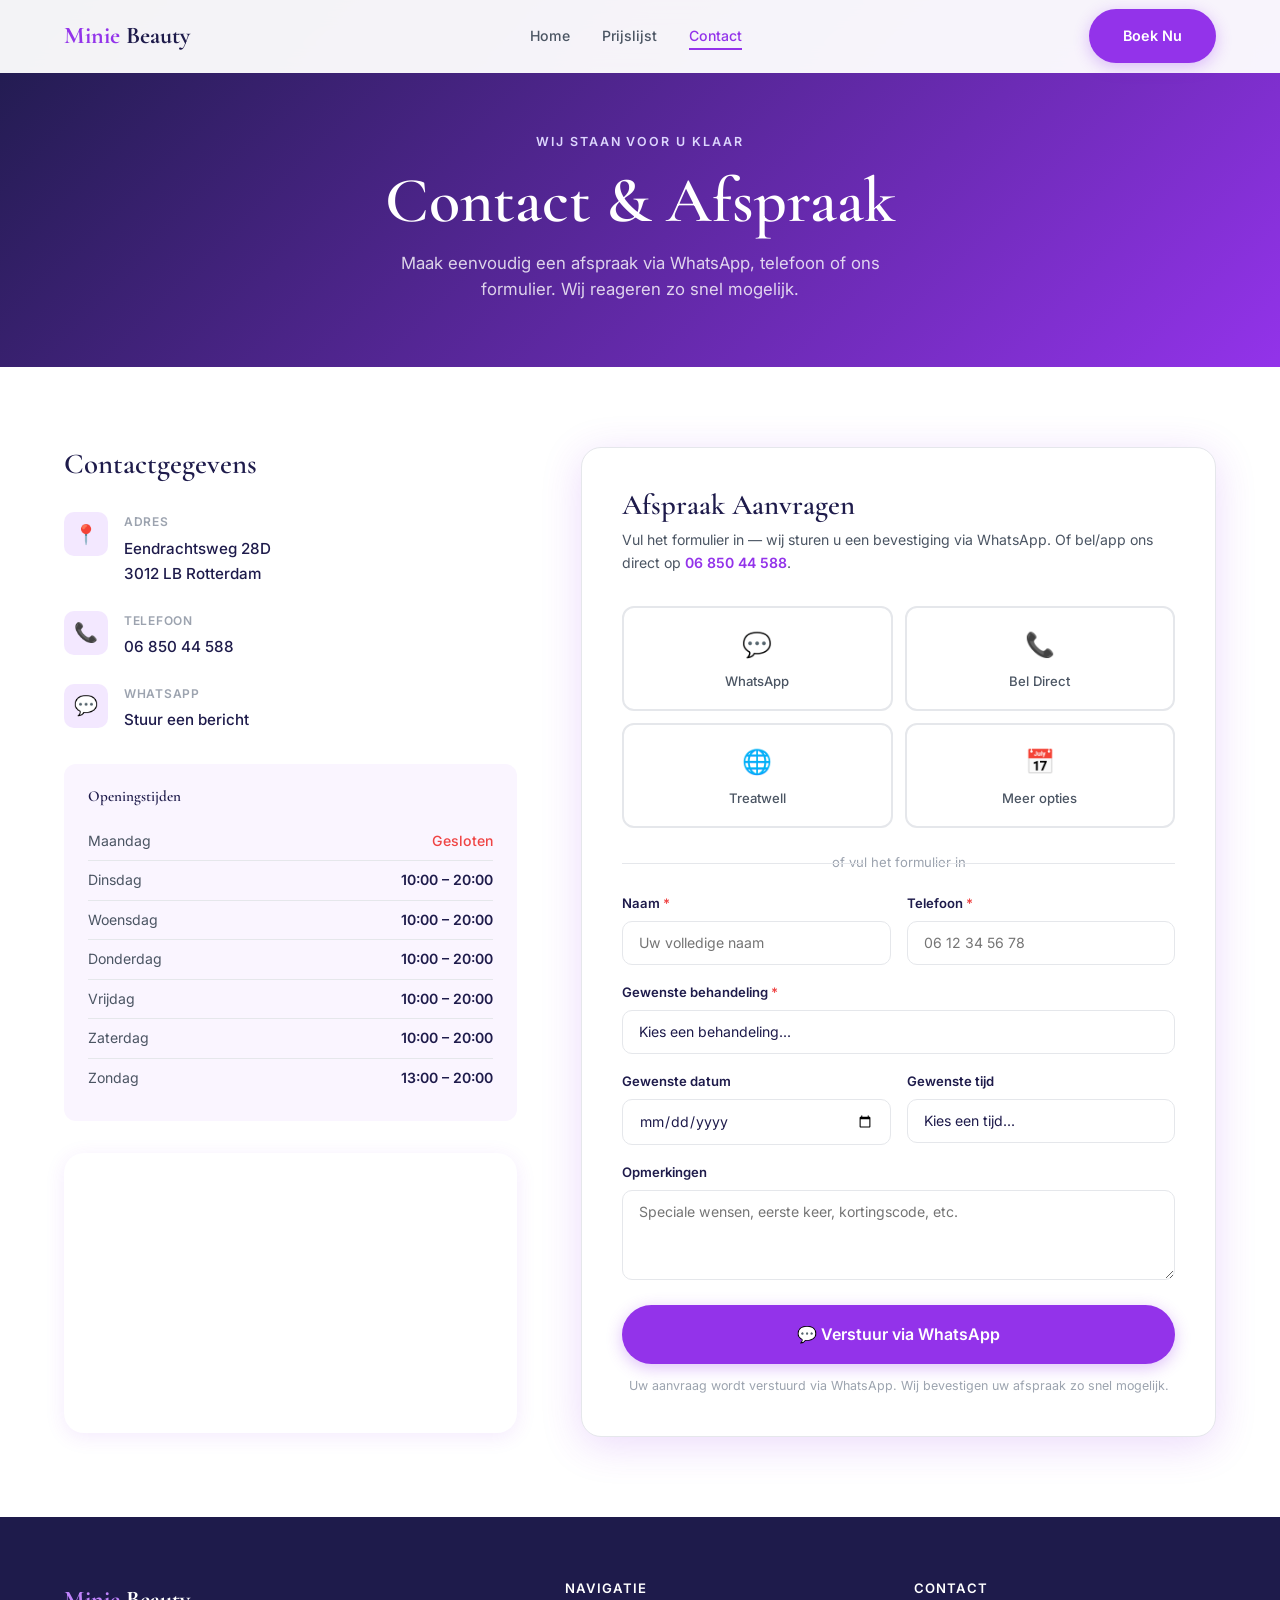
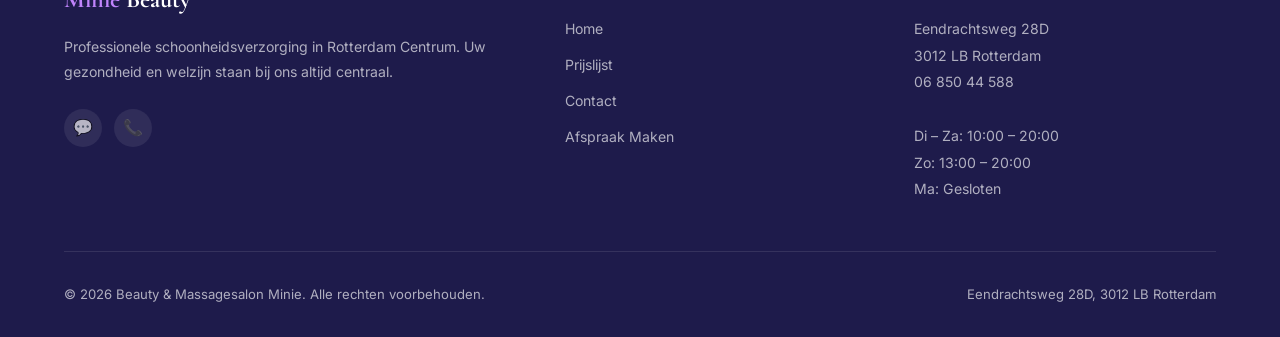
==== contact.html @ 09647e2a "Build modern Beauty & Massagesalon Minie website with booking and SEO Complete rebuild of the salon " ====
<!DOCTYPE html>
<html lang="nl">
<head>
  <meta charset="UTF-8">
  <meta name="viewport" content="width=device-width, initial-scale=1.0">

  <!-- SEO Primary -->
  <title>Contact & Afspraak Maken | Beauty & Massagesalon Minie Rotterdam</title>
  <meta name="description" content="Neem contact op met Beauty & Massagesalon Minie in Rotterdam. Maak direct een afspraak via WhatsApp, telefoon of ons online formulier. Eendrachtsweg 28D, 3012 LB Rotterdam.">
  <meta name="robots" content="index, follow">
  <link rel="canonical" href="https://www.beautyenmassagesalonminie.nl/contact.html">

  <!-- Open Graph -->
  <meta property="og:type" content="website">
  <meta property="og:url" content="https://www.beautyenmassagesalonminie.nl/contact.html">
  <meta property="og:title" content="Contact & Afspraak Maken | Beauty & Massagesalon Minie Rotterdam">
  <meta property="og:description" content="Neem contact op of maak een afspraak bij Beauty & Massagesalon Minie in Rotterdam Centrum. Eendrachtsweg 28D.">
  <meta property="og:locale" content="nl_NL">
  <meta property="og:site_name" content="Beauty & Massagesalon Minie">

  <!-- Schema.org -->
  <script type="application/ld+json">
  {
    "@context": "https://schema.org",
    "@type": "BeautySalon",
    "name": "Beauty & Massagesalon Minie",
    "url": "https://www.beautyenmassagesalonminie.nl",
    "telephone": "+31685044588",
    "address": {
      "@type": "PostalAddress",
      "streetAddress": "Eendrachtsweg 28D",
      "addressLocality": "Rotterdam",
      "postalCode": "3012 LB",
      "addressCountry": "NL"
    },
    "geo": {
      "@type": "GeoCoordinates",
      "latitude": 51.9136,
      "longitude": 4.4723
    },
    "openingHoursSpecification": [
      { "@type": "OpeningHoursSpecification", "dayOfWeek": ["Tuesday","Wednesday","Thursday","Friday","Saturday"], "opens": "10:00", "closes": "20:00" },
      { "@type": "OpeningHoursSpecification", "dayOfWeek": "Sunday", "opens": "13:00", "closes": "20:00" }
    ]
  }
  </script>

  <!-- Fonts -->
  <link rel="preconnect" href="https://fonts.googleapis.com">
  <link rel="preconnect" href="https://fonts.gstatic.com" crossorigin>
  <link href="https://fonts.googleapis.com/css2?family=Cormorant+Garamond:ital,wght@0,400;0,600;0,700;1,400;1,600&family=Inter:wght@400;500;600&display=swap" rel="stylesheet">

  <link rel="stylesheet" href="css/style.css">
</head>
<body>

<!-- ===== NAVIGATION ===== -->
<nav class="nav" role="navigation" aria-label="Hoofdnavigatie">
  <div class="nav-inner">
    <a href="index.html" class="nav-logo" aria-label="Naar startpagina">Minie<span> Beauty</span></a>
    <div class="nav-links">
      <a href="index.html">Home</a>
      <a href="prijslijst.html">Prijslijst</a>
      <a href="contact.html" class="active">Contact</a>
    </div>
    <a href="#" data-open-modal class="btn btn-primary nav-cta">Boek Nu</a>
    <button class="nav-hamburger" aria-label="Menu openen" aria-expanded="false">
      <span></span><span></span><span></span>
    </button>
  </div>
  <div class="nav-mobile" aria-hidden="true">
    <a href="index.html">Home</a>
    <a href="prijslijst.html">Prijslijst</a>
    <a href="contact.html">Contact</a>
    <a href="#" data-open-modal class="btn btn-primary">Boek Nu</a>
  </div>
</nav>

<!-- ===== PAGE HERO ===== -->
<section class="page-hero" aria-label="Contact header">
  <div class="container">
    <span class="section-label">Wij staan voor u klaar</span>
    <h1>Contact &amp; Afspraak</h1>
    <p>Maak eenvoudig een afspraak via WhatsApp, telefoon of ons formulier. Wij reageren zo snel mogelijk.</p>
  </div>
</section>

<!-- ===== CONTACT SECTION ===== -->
<main class="contact-section" id="contact">
  <div class="container">
    <div class="contact-grid">

      <!-- Left: Info + Hours + Map -->
      <div>
        <h3 class="contact-info-title">Contactgegevens</h3>

        <div class="contact-detail">
          <div class="contact-detail-icon" aria-hidden="true">📍</div>
          <div class="contact-detail-text">
            <strong>Adres</strong>
            <a href="https://maps.google.com/?q=Eendrachtsweg+28D,+3012+LB+Rotterdam" target="_blank" rel="noopener noreferrer">
              Eendrachtsweg 28D<br>3012 LB Rotterdam
            </a>
          </div>
        </div>

        <div class="contact-detail">
          <div class="contact-detail-icon" aria-hidden="true">📞</div>
          <div class="contact-detail-text">
            <strong>Telefoon</strong>
            <a href="tel:+31685044588">06 850 44 588</a>
          </div>
        </div>

        <div class="contact-detail">
          <div class="contact-detail-icon" aria-hidden="true">💬</div>
          <div class="contact-detail-text">
            <strong>WhatsApp</strong>
            <a href="https://wa.me/31685044588" target="_blank" rel="noopener noreferrer">Stuur een bericht</a>
          </div>
        </div>

        <div class="hours-table" aria-label="Openingstijden">
          <h4>Openingstijden</h4>
          <div class="hours-row">
            <span class="day">Maandag</span>
            <span class="closed">Gesloten</span>
          </div>
          <div class="hours-row">
            <span class="day">Dinsdag</span>
            <span class="time">10:00 – 20:00</span>
          </div>
          <div class="hours-row">
            <span class="day">Woensdag</span>
            <span class="time">10:00 – 20:00</span>
          </div>
          <div class="hours-row">
            <span class="day">Donderdag</span>
            <span class="time">10:00 – 20:00</span>
          </div>
          <div class="hours-row">
            <span class="day">Vrijdag</span>
            <span class="time">10:00 – 20:00</span>
          </div>
          <div class="hours-row">
            <span class="day">Zaterdag</span>
            <span class="time">10:00 – 20:00</span>
          </div>
          <div class="hours-row">
            <span class="day">Zondag</span>
            <span class="time">13:00 – 20:00</span>
          </div>
        </div>

        <div class="map-container" aria-label="Kaart met locatie van de salon">
          <iframe
            src="https://maps.google.com/maps?q=Eendrachtsweg+28D,+3012+LB+Rotterdam&output=embed"
            width="100%"
            height="280"
            loading="lazy"
            referrerpolicy="no-referrer-when-downgrade"
            title="Locatie Beauty &amp; Massagesalon Minie op Google Maps">
          </iframe>
        </div>
      </div>

      <!-- Right: Booking Form -->
      <div id="booking-form-section">
        <div class="booking-form-card" id="booking-form-card">
          <h3>Afspraak Aanvragen</h3>
          <p>Vul het formulier in — wij sturen u een bevestiging via WhatsApp. Of bel/app ons direct op <a href="tel:+31685044588" style="color:var(--color-primary);font-weight:600;">06 850 44 588</a>.</p>

          <!-- Quick booking options -->
          <div class="booking-options" aria-label="Snelle boekopties">
            <a href="https://wa.me/31685044588" target="_blank" rel="noopener noreferrer" class="booking-option whatsapp" aria-label="Boek via WhatsApp">
              <span class="option-icon" aria-hidden="true">💬</span>
              WhatsApp
            </a>
            <a href="tel:+31685044588" class="booking-option" aria-label="Bel ons direct">
              <span class="option-icon" aria-hidden="true">📞</span>
              Bel Direct
            </a>
            <!-- Replace href with your actual Treatwell URL -->
            <a href="#treatwell" target="_blank" rel="noopener noreferrer" class="booking-option" aria-label="Boek via Treatwell">
              <span class="option-icon" aria-hidden="true">🌐</span>
              Treatwell
            </a>
            <a href="#" data-open-modal class="booking-option" aria-label="Meer boekopties">
              <span class="option-icon" aria-hidden="true">📅</span>
              Meer opties
            </a>
          </div>

          <div class="form-divider">of vul het formulier in</div>

          <!-- Booking Request Form -->
          <form id="booking-form" novalidate aria-label="Afspraak aanvraagformulier">
            <div class="form-row">
              <div class="form-group">
                <label for="naam">Naam <span aria-hidden="true" style="color:#ef4444">*</span></label>
                <input type="text" id="naam" name="naam" placeholder="Uw volledige naam" required autocomplete="name">
              </div>
              <div class="form-group">
                <label for="telefoon">Telefoon <span aria-hidden="true" style="color:#ef4444">*</span></label>
                <input type="tel" id="telefoon" name="telefoon" placeholder="06 12 34 56 78" required autocomplete="tel">
              </div>
            </div>

            <div class="form-group">
              <label for="behandeling">Gewenste behandeling <span aria-hidden="true" style="color:#ef4444">*</span></label>
              <select id="behandeling" name="behandeling" required>
                <option value="" disabled selected>Kies een behandeling...</option>
                <optgroup label="Massage">
                  <option>Lichaamsmassage 30 min (€27)</option>
                  <option>Lichaamsmassage 60 min (€45)</option>
                  <option>Cupping (€30)</option>
                  <option>Voetreflexmassage 30 min (€30)</option>
                  <option>Voetmassage 30 min (€27)</option>
                </optgroup>
                <optgroup label="Hot Stone Massage">
                  <option>Hot Stone – Lichaamsmassage 30 min (€30)</option>
                  <option>Hot Stone – Lichaamsmassage 60 min (€50)</option>
                </optgroup>
                <optgroup label="Gezichtsbehandeling">
                  <option>Gezichtsmassage met masker (€31)</option>
                  <option>Wenkbrauwen epileren + massage + masker (€41)</option>
                  <option>Uitgebreide gezichtsbehandeling + hydrodermie (€51)</option>
                  <option>Micro dermabrasie behandeling (€71)</option>
                </optgroup>
                <optgroup label="Ontharen">
                  <option>Kin ontharen (€5)</option>
                  <option>Wenkbrauwen epileren (€10)</option>
                </optgroup>
                <optgroup label="Hand &amp; Voet">
                  <option>Manicure (€18)</option>
                  <option>Gellak incl. manicure (€27)</option>
                  <option>Manicure + O.P.I (€27)</option>
                  <option>Spa Pedicure (€27)</option>
                  <option>Spa Pedicure + Gellak (€37)</option>
                  <option>Spa Pedicure + O.P.I Gellak (€40)</option>
                  <option>Spa Pedicure + French Gellak (€45)</option>
                </optgroup>
                <optgroup label="Laserontharen">
                  <option>Laserontharen – Bovenlip / kin (€17,50)</option>
                  <option>Laserontharen – Wangen (€17,50)</option>
                  <option>Laserontharen – Nek (€30)</option>
                  <option>Laserontharen – Gezicht (€45,50)</option>
                  <option>Laserontharen – Armen (€49–€84)</option>
                  <option>Laserontharen – Benen (€70–€105)</option>
                  <option>Laserontharen – Rug (€56–€94,50)</option>
                  <option>Laserontharen – Overig lichaam</option>
                </optgroup>
              </select>
            </div>

            <div class="form-row">
              <div class="form-group">
                <label for="datum">Gewenste datum</label>
                <input type="date" id="datum" name="datum" min="">
              </div>
              <div class="form-group">
                <label for="tijd">Gewenste tijd</label>
                <select id="tijd" name="tijd">
                  <option value="" disabled selected>Kies een tijd...</option>
                  <option>10:00</option>
                  <option>10:30</option>
                  <option>11:00</option>
                  <option>11:30</option>
                  <option>12:00</option>
                  <option>12:30</option>
                  <option>13:00</option>
                  <option>13:30</option>
                  <option>14:00</option>
                  <option>14:30</option>
                  <option>15:00</option>
                  <option>15:30</option>
                  <option>16:00</option>
                  <option>16:30</option>
                  <option>17:00</option>
                  <option>17:30</option>
                  <option>18:00</option>
                  <option>18:30</option>
                  <option>19:00</option>
                  <option>19:30</option>
                </select>
              </div>
            </div>

            <div class="form-group">
              <label for="opmerkingen">Opmerkingen</label>
              <textarea id="opmerkingen" name="opmerkingen" placeholder="Speciale wensen, eerste keer, kortingscode, etc."></textarea>
            </div>

            <button type="submit" class="btn btn-primary btn-full btn-lg">
              💬 Verstuur via WhatsApp
            </button>
            <p style="font-size:0.78rem;color:var(--color-text-light);text-align:center;margin-top:0.75rem;">
              Uw aanvraag wordt verstuurd via WhatsApp. Wij bevestigen uw afspraak zo snel mogelijk.
            </p>
          </form>

          <!-- Success message (shown after submit) -->
          <div id="form-success" class="form-success" aria-live="polite">
            <div class="success-icon" aria-hidden="true">✅</div>
            <h4>Aanvraag verstuurd!</h4>
            <p>Uw afspraakverzoek is via WhatsApp verstuurd. Wij nemen zo snel mogelijk contact met u op om de afspraak te bevestigen.</p>
            <a href="prijslijst.html" class="btn btn-outline" style="margin-top:1.5rem;">Bekijk onze prijslijst</a>
          </div>
        </div>
      </div>

    </div>
  </div>
</main>

<!-- ===== FOOTER ===== -->
<footer class="footer" role="contentinfo">
  <div class="container">
    <div class="footer-grid">
      <div class="footer-brand">
        <a href="index.html" class="footer-logo">Minie<span> Beauty</span></a>
        <p>Professionele schoonheidsverzorging in Rotterdam Centrum. Uw gezondheid en welzijn staan bij ons altijd centraal.</p>
        <div class="footer-social">
          <a href="https://wa.me/31685044588" target="_blank" rel="noopener noreferrer" aria-label="WhatsApp">💬</a>
          <a href="tel:+31685044588" aria-label="Bel ons">📞</a>
        </div>
      </div>
      <div class="footer-col">
        <h4>Navigatie</h4>
        <ul>
          <li><a href="index.html">Home</a></li>
          <li><a href="prijslijst.html">Prijslijst</a></li>
          <li><a href="contact.html">Contact</a></li>
          <li><a href="#" data-open-modal>Afspraak Maken</a></li>
        </ul>
      </div>
      <div class="footer-col">
        <h4>Contact</h4>
        <address>
          <a href="https://maps.google.com/?q=Eendrachtsweg+28D,+3012+LB+Rotterdam" target="_blank" rel="noopener noreferrer">
            Eendrachtsweg 28D<br>3012 LB Rotterdam
          </a>
          <a href="tel:+31685044588">06 850 44 588</a>
          <br>
          Di – Za: 10:00 – 20:00<br>
          Zo: 13:00 – 20:00<br>
          Ma: Gesloten
        </address>
      </div>
    </div>
    <div class="footer-bottom">
      <p>&copy; <span id="year"></span> Beauty &amp; Massagesalon Minie. Alle rechten voorbehouden.</p>
      <p>Eendrachtsweg 28D, 3012 LB Rotterdam</p>
    </div>
  </div>
</footer>

<!-- ===== BOOKING MODAL ===== -->
<div id="modal-overlay" class="modal-overlay" role="dialog" aria-modal="true" aria-labelledby="modal-title">
  <div class="modal">
    <button id="modal-close" class="modal-close" aria-label="Sluiten">✕</button>
    <h3 id="modal-title">Afspraak Maken</h3>
    <p>Kies hoe u een afspraak wilt maken bij Beauty &amp; Massagesalon Minie.</p>
    <div class="modal-options">
      <a href="https://wa.me/31685044588" target="_blank" rel="noopener noreferrer" class="modal-option whatsapp">
        <span class="modal-option-icon">💬</span>
        <div class="modal-option-text">WhatsApp<span>Stuur ons een bericht</span></div>
      </a>
      <a href="tel:+31685044588" class="modal-option">
        <span class="modal-option-icon">📞</span>
        <div class="modal-option-text">Bel Ons<span>06 850 44 588</span></div>
      </a>
      <a href="#booking-form-card" class="modal-option">
        <span class="modal-option-icon">📋</span>
        <div class="modal-option-text">Afspraakformulier<span>Scroll naar formulier</span></div>
      </a>
      <a href="#treatwell" target="_blank" rel="noopener noreferrer" class="modal-option">
        <span class="modal-option-icon">🌐</span>
        <div class="modal-option-text">Online Boeken<span>Via Treatwell</span></div>
      </a>
    </div>
  </div>
</div>

<script>
  document.getElementById('year').textContent = new Date().getFullYear();
  // Set min date to today
  const dateInput = document.getElementById('datum');
  if (dateInput) dateInput.min = new Date().toISOString().split('T')[0];
</script>
<script src="js/main.js"></script>
</body>
</html>
---- css/style.css ----
/* === Custom Properties === */
:root {
  --color-primary: #9333ea;
  --color-primary-dark: #7c3aed;
  --color-primary-light: #f3e8ff;
  --color-primary-mid: #c084fc;
  --color-dark: #1e1b4b;
  --color-text: #4b5563;
  --color-text-light: #9ca3af;
  --color-bg: #ffffff;
  --color-bg-soft: #faf5ff;
  --color-white: #ffffff;
  --color-border: #e5e7eb;
  --font-heading: 'Cormorant Garamond', Georgia, serif;
  --font-body: 'Inter', -apple-system, BlinkMacSystemFont, sans-serif;
  --shadow-sm: 0 1px 3px rgba(0,0,0,0.08);
  --shadow-md: 0 4px 20px rgba(147,51,234,0.1);
  --shadow-lg: 0 8px 40px rgba(147,51,234,0.18);
  --radius: 12px;
  --radius-lg: 20px;
  --transition: 0.3s ease;
  --max-width: 1200px;
}

/* === Reset === */
*, *::before, *::after { box-sizing: border-box; margin: 0; padding: 0; }
html { scroll-behavior: smooth; }
body { font-family: var(--font-body); color: var(--color-text); background: var(--color-bg); line-height: 1.6; -webkit-font-smoothing: antialiased; }
img { max-width: 100%; display: block; }
a { text-decoration: none; color: inherit; }
ul { list-style: none; }

/* === Typography === */
h1, h2, h3, h4 { font-family: var(--font-heading); color: var(--color-dark); line-height: 1.15; font-weight: 600; }
h1 { font-size: clamp(2.5rem, 5vw, 4rem); }
h2 { font-size: clamp(2rem, 4vw, 3rem); }
h3 { font-size: clamp(1.3rem, 2.5vw, 1.8rem); }
h4 { font-size: 1.15rem; }
p { margin-bottom: 1rem; }
p:last-child { margin-bottom: 0; }

/* === Layout === */
.container { max-width: var(--max-width); margin: 0 auto; padding: 0 1.5rem; }
.section { padding: 5rem 0; }
.section-header { text-align: center; margin-bottom: 3.5rem; }
.section-label {
  display: inline-block;
  font-size: 0.78rem;
  font-weight: 600;
  letter-spacing: 0.16em;
  text-transform: uppercase;
  color: var(--color-primary);
  margin-bottom: 0.75rem;
}
.section-header h2 { margin-bottom: 1rem; }
.section-header p { max-width: 560px; margin: 0 auto; font-size: 1.05rem; }

/* === Buttons === */
.btn {
  display: inline-flex;
  align-items: center;
  gap: 0.5rem;
  padding: 0.85rem 2rem;
  border-radius: 50px;
  font-family: var(--font-body);
  font-size: 0.9rem;
  font-weight: 600;
  cursor: pointer;
  transition: var(--transition);
  border: 2px solid transparent;
}
.btn-primary { background: var(--color-primary); color: white; box-shadow: 0 4px 16px rgba(147,51,234,0.3); }
.btn-primary:hover { background: var(--color-primary-dark); transform: translateY(-2px); box-shadow: 0 8px 24px rgba(147,51,234,0.4); }
.btn-outline { background: transparent; color: var(--color-primary); border-color: var(--color-primary); }
.btn-outline:hover { background: var(--color-primary); color: white; transform: translateY(-2px); }
.btn-white { background: white; color: var(--color-primary); box-shadow: 0 4px 16px rgba(0,0,0,0.1); border-color: white; }
.btn-white:hover { transform: translateY(-2px); box-shadow: 0 8px 24px rgba(0,0,0,0.15); }
.btn-whatsapp { background: #25D366; color: white; border-color: #25D366; box-shadow: 0 4px 16px rgba(37,211,102,0.3); }
.btn-whatsapp:hover { background: #1da851; border-color: #1da851; transform: translateY(-2px); }
.btn-lg { padding: 1.1rem 2.5rem; font-size: 1rem; }
.btn-full { width: 100%; justify-content: center; }

/* === Navigation === */
.nav {
  position: fixed; top: 0; left: 0; right: 0; z-index: 1000;
  background: rgba(255,255,255,0.95);
  backdrop-filter: blur(12px);
  -webkit-backdrop-filter: blur(12px);
  border-bottom: 1px solid transparent;
  transition: var(--transition);
}
.nav.scrolled { border-bottom-color: var(--color-border); box-shadow: var(--shadow-sm); }
.nav-inner { display: flex; align-items: center; justify-content: space-between; height: 72px; max-width: var(--max-width); margin: 0 auto; padding: 0 1.5rem; }
.nav-logo { font-family: var(--font-heading); font-size: 1.5rem; font-weight: 700; color: var(--color-primary); }
.nav-logo span { color: var(--color-dark); }
.nav-links { display: flex; align-items: center; gap: 2rem; }
.nav-links a { font-size: 0.88rem; font-weight: 500; color: var(--color-text); transition: var(--transition); position: relative; }
.nav-links a::after { content: ''; position: absolute; bottom: -3px; left: 0; width: 0; height: 2px; background: var(--color-primary); transition: var(--transition); }
.nav-links a:hover, .nav-links a.active { color: var(--color-primary); }
.nav-links a:hover::after, .nav-links a.active::after { width: 100%; }
.nav-cta { margin-left: 0.5rem; }
.nav-hamburger { display: none; flex-direction: column; gap: 5px; cursor: pointer; padding: 4px; background: none; border: none; }
.nav-hamburger span { display: block; width: 24px; height: 2px; background: var(--color-dark); transition: var(--transition); }
.nav-hamburger.open span:nth-child(1) { transform: rotate(45deg) translate(5px, 5px); }
.nav-hamburger.open span:nth-child(2) { opacity: 0; }
.nav-hamburger.open span:nth-child(3) { transform: rotate(-45deg) translate(5px, -5px); }
.nav-mobile { display: none; flex-direction: column; padding: 1rem 1.5rem 1.5rem; border-top: 1px solid var(--color-border); }
.nav-mobile a { padding: 0.85rem 0; font-size: 1rem; font-weight: 500; color: var(--color-text); border-bottom: 1px solid var(--color-border); transition: var(--transition); }
.nav-mobile a:hover { color: var(--color-primary); }
.nav-mobile .btn { margin-top: 1.25rem; justify-content: center; }

/* === Hero === */
.hero {
  min-height: 100vh;
  background: linear-gradient(135deg, #1e1b4b 0%, #4c1d95 50%, #7c3aed 100%);
  display: flex; align-items: center;
  position: relative; overflow: hidden;
  padding-top: 72px;
}
.hero::before { content: ''; position: absolute; inset: 0; background: radial-gradient(ellipse at 70% 50%, rgba(192,132,252,0.18) 0%, transparent 60%); }
.hero-bg-orbs { position: absolute; inset: 0; overflow: hidden; pointer-events: none; }
.hero-bg-orbs span { position: absolute; border-radius: 50%; background: rgba(255,255,255,0.04); }
.hero-bg-orbs span:nth-child(1) { width: 700px; height: 700px; top: -250px; right: -150px; }
.hero-bg-orbs span:nth-child(2) { width: 450px; height: 450px; bottom: -150px; left: -100px; }
.hero-content { position: relative; z-index: 1; max-width: var(--max-width); margin: 0 auto; padding: 4rem 1.5rem; display: grid; grid-template-columns: 1fr 1fr; gap: 4rem; align-items: center; }
.hero-text { color: white; }
.hero-badge { display: inline-flex; align-items: center; gap: 0.5rem; background: rgba(255,255,255,0.1); border: 1px solid rgba(255,255,255,0.2); color: #ddd6fe; font-size: 0.75rem; font-weight: 600; letter-spacing: 0.12em; text-transform: uppercase; padding: 0.4rem 1rem; border-radius: 50px; margin-bottom: 1.5rem; }
.hero-text h1 { color: white; margin-bottom: 1.25rem; line-height: 1.1; }
.hero-text h1 em { font-style: italic; color: #c084fc; }
.hero-text > p { font-size: 1.1rem; color: rgba(255,255,255,0.8); margin-bottom: 2rem; line-height: 1.75; }
.hero-actions { display: flex; gap: 1rem; flex-wrap: wrap; }
.hero-stats { display: flex; gap: 2.5rem; margin-top: 3rem; padding-top: 2rem; border-top: 1px solid rgba(255,255,255,0.15); }
.hero-stat strong { display: block; font-size: 1.9rem; font-family: var(--font-heading); color: white; font-weight: 700; line-height: 1; }
.hero-stat span { font-size: 0.75rem; color: rgba(255,255,255,0.55); text-transform: uppercase; letter-spacing: 0.06em; margin-top: 0.25rem; display: block; }
.hero-card { background: rgba(255,255,255,0.08); backdrop-filter: blur(20px); border: 1px solid rgba(255,255,255,0.18); border-radius: var(--radius-lg); padding: 2rem; }
.hero-card-title { font-family: var(--font-heading); font-size: 1.3rem; font-weight: 600; margin-bottom: 1.25rem; color: white; }
.hero-services-list { display: flex; flex-direction: column; gap: 0.65rem; }
.hero-service-item { display: flex; align-items: center; gap: 0.75rem; font-size: 0.92rem; color: rgba(255,255,255,0.85); }
.hero-service-item .icon { width: 34px; height: 34px; background: rgba(255,255,255,0.1); border-radius: 8px; display: flex; align-items: center; justify-content: center; font-size: 1rem; flex-shrink: 0; }
.hero-card-footer { margin-top: 1.5rem; padding-top: 1.5rem; border-top: 1px solid rgba(255,255,255,0.15); display: flex; align-items: center; justify-content: space-between; }
.hero-hours { font-size: 0.8rem; color: rgba(255,255,255,0.6); }
.hero-hours strong { display: block; color: #c084fc; font-size: 0.82rem; margin-bottom: 0.2rem; }
.open-badge { display: inline-flex; align-items: center; gap: 0.4rem; background: rgba(34,197,94,0.18); color: #86efac; font-size: 0.75rem; font-weight: 600; padding: 0.3rem 0.8rem; border-radius: 50px; }
.open-badge .dot { width: 6px; height: 6px; border-radius: 50%; background: #4ade80; animation: pulse 2s infinite; }
@keyframes pulse { 0%, 100% { opacity: 1; } 50% { opacity: 0.35; } }

/* === Services === */
.services-grid { display: grid; grid-template-columns: repeat(auto-fit, minmax(290px, 1fr)); gap: 1.5rem; }
.service-card { background: white; border-radius: var(--radius-lg); padding: 2rem; box-shadow: var(--shadow-md); transition: var(--transition); border: 1px solid transparent; position: relative; overflow: hidden; }
.service-card::before { content: ''; position: absolute; top: 0; left: 0; right: 0; height: 3px; background: linear-gradient(90deg, var(--color-primary), var(--color-primary-mid)); opacity: 0; transition: var(--transition); }
.service-card:hover { transform: translateY(-6px); box-shadow: var(--shadow-lg); border-color: var(--color-primary-light); }
.service-card:hover::before { opacity: 1; }
.service-icon { width: 54px; height: 54px; background: var(--color-primary-light); border-radius: var(--radius); display: flex; align-items: center; justify-content: center; font-size: 1.5rem; margin-bottom: 1.25rem; }
.service-card h3 { font-size: 1.25rem; margin-bottom: 0.6rem; }
.service-card p { color: var(--color-text); font-size: 0.92rem; line-height: 1.65; }
.service-price { margin-top: 1rem; font-size: 0.82rem; color: var(--color-primary); font-weight: 600; }

/* === About === */
.about-section { background: var(--color-bg-soft); }
.about-grid { display: grid; grid-template-columns: 1fr 1fr; gap: 5rem; align-items: center; }
.about-image-box { background: linear-gradient(135deg, var(--color-primary-light), #e9d5ff); border-radius: var(--radius-lg); height: 460px; display: flex; align-items: center; justify-content: center; font-size: 6rem; position: relative; overflow: hidden; }
.about-image-box::after { content: ''; position: absolute; inset: 0; background: url("data:image/svg+xml,%3Csvg width='60' height='60' viewBox='0 0 60 60' xmlns='http://www.w3.org/2000/svg'%3E%3Cg fill='none'%3E%3Cg fill='%239333ea' fill-opacity='0.06'%3E%3Ccircle cx='30' cy='30' r='4'/%3E%3C/g%3E%3C/g%3E%3C/svg%3E"); }
.about-float-card { position: absolute; bottom: -20px; right: -20px; background: white; border-radius: var(--radius); padding: 1.25rem 1.5rem; box-shadow: var(--shadow-lg); min-width: 160px; }
.about-float-card .number { font-family: var(--font-heading); font-size: 2rem; font-weight: 700; color: var(--color-primary); line-height: 1; }
.about-float-card .label { font-size: 0.78rem; color: var(--color-text); margin-top: 0.25rem; }
.about-image { position: relative; }
.about-text .section-label { display: block; text-align: left; }
.about-text h2 { margin-bottom: 1rem; }
.about-text > p { line-height: 1.75; }
.about-features { margin-top: 2rem; display: flex; flex-direction: column; gap: 1rem; }
.about-feature { display: flex; align-items: flex-start; gap: 1rem; }
.about-feature-icon { width: 40px; height: 40px; background: var(--color-primary-light); border-radius: 10px; display: flex; align-items: center; justify-content: center; font-size: 1.1rem; flex-shrink: 0; margin-top: 2px; }
.about-feature-text strong { display: block; color: var(--color-dark); font-weight: 600; margin-bottom: 0.2rem; font-size: 0.95rem; }
.about-feature-text p { font-size: 0.88rem; color: var(--color-text); margin: 0; }

/* === Booking CTA Banner === */
.booking-cta { background: linear-gradient(135deg, #4c1d95 0%, #9333ea 100%); padding: 5rem 0; text-align: center; color: white; position: relative; overflow: hidden; }
.booking-cta::before { content: ''; position: absolute; inset: 0; background: radial-gradient(ellipse at center, rgba(192,132,252,0.2) 0%, transparent 65%); }
.booking-cta .container { position: relative; z-index: 1; }
.booking-cta .section-label { color: #ddd6fe; }
.booking-cta h2 { color: white; margin-bottom: 1rem; }
.booking-cta p { color: rgba(255,255,255,0.8); max-width: 500px; margin: 0 auto 2.5rem; font-size: 1.05rem; }
.booking-cta-buttons { display: flex; gap: 1rem; justify-content: center; flex-wrap: wrap; }

/* === Hours Strip === */
.hours-strip { background: var(--color-dark); padding: 1.5rem 0; }
.hours-inner { display: flex; align-items: center; justify-content: center; gap: 2.5rem; flex-wrap: wrap; max-width: var(--max-width); margin: 0 auto; padding: 0 1.5rem; }
.hours-item { display: flex; align-items: center; gap: 0.6rem; color: rgba(255,255,255,0.65); font-size: 0.88rem; }
.hours-item strong { color: white; }

/* === Testimonials === */
.testimonials-section { background: var(--color-bg-soft); }
.testimonials-grid { display: grid; grid-template-columns: repeat(auto-fit, minmax(280px, 1fr)); gap: 1.5rem; }
.testimonial-card { background: white; border-radius: var(--radius-lg); padding: 2rem; box-shadow: var(--shadow-md); border: 1px solid var(--color-border); }
.testimonial-stars { color: #f59e0b; font-size: 1.1rem; letter-spacing: 2px; margin-bottom: 1rem; }
.testimonial-text { color: var(--color-text); font-size: 0.93rem; line-height: 1.75; font-style: italic; margin-bottom: 1.25rem; }
.testimonial-author { display: flex; align-items: center; gap: 0.75rem; }
.testimonial-avatar { width: 40px; height: 40px; border-radius: 50%; background: var(--color-primary-light); display: flex; align-items: center; justify-content: center; font-weight: 700; color: var(--color-primary); font-size: 0.88rem; flex-shrink: 0; }
.testimonial-author-info strong { display: block; font-size: 0.88rem; color: var(--color-dark); font-weight: 600; }
.testimonial-author-info span { font-size: 0.78rem; color: var(--color-text-light); }

/* === Page Hero (shared) === */
.page-hero { background: linear-gradient(135deg, #1e1b4b 0%, #9333ea 100%); padding: 8rem 0 4rem; text-align: center; color: white; }
.page-hero h1 { color: white; margin-bottom: 0.75rem; }
.page-hero p { color: rgba(255,255,255,0.8); max-width: 500px; margin: 0 auto; font-size: 1.05rem; }
.page-hero .section-label { color: #ddd6fe; }

/* === Price List === */
.price-categories { padding: 5rem 0; }
.price-cat-grid { display: grid; grid-template-columns: repeat(auto-fit, minmax(340px, 1fr)); gap: 2rem; }
.price-cat-card { background: white; border-radius: var(--radius-lg); overflow: hidden; box-shadow: var(--shadow-md); border: 1px solid var(--color-border); transition: var(--transition); }
.price-cat-card:hover { box-shadow: var(--shadow-lg); transform: translateY(-4px); }
.price-cat-header { background: linear-gradient(135deg, var(--color-primary), var(--color-primary-mid)); padding: 1.5rem 2rem; display: flex; align-items: center; gap: 1rem; }
.price-cat-icon { font-size: 1.8rem; }
.price-cat-header h3 { color: white; font-size: 1.25rem; }
.price-cat-body { padding: 1.25rem 2rem; }
.price-row { display: flex; justify-content: space-between; align-items: flex-start; padding: 0.6rem 0; border-bottom: 1px solid var(--color-border); gap: 1rem; }
.price-row:last-child { border-bottom: none; }
.price-row-name { font-size: 0.88rem; color: var(--color-text); flex: 1; line-height: 1.45; }
.price-row-price { font-size: 0.92rem; font-weight: 700; color: var(--color-primary); white-space: nowrap; }
.price-cat-footer { padding: 1rem 2rem 1.5rem; border-top: 1px solid var(--color-border); }

/* === Contact === */
.contact-section { padding: 5rem 0; }
.contact-grid { display: grid; grid-template-columns: 1fr 1.4fr; gap: 4rem; align-items: start; }
.contact-info-title { margin-bottom: 2rem; }
.contact-detail { display: flex; align-items: flex-start; gap: 1rem; margin-bottom: 1.5rem; }
.contact-detail-icon { width: 44px; height: 44px; background: var(--color-primary-light); border-radius: 10px; display: flex; align-items: center; justify-content: center; font-size: 1.2rem; flex-shrink: 0; }
.contact-detail-text strong { display: block; font-size: 0.75rem; font-weight: 600; letter-spacing: 0.06em; text-transform: uppercase; color: var(--color-text-light); margin-bottom: 0.25rem; }
.contact-detail-text p, .contact-detail-text a { color: var(--color-dark); font-weight: 500; font-size: 0.95rem; margin: 0; }
.contact-detail-text a:hover { color: var(--color-primary); }
.hours-table { background: var(--color-bg-soft); border-radius: var(--radius); padding: 1.5rem; margin-top: 2rem; }
.hours-table h4 { font-size: 0.95rem; margin-bottom: 1rem; }
.hours-row { display: flex; justify-content: space-between; padding: 0.5rem 0; font-size: 0.88rem; border-bottom: 1px solid var(--color-border); }
.hours-row:last-child { border-bottom: none; }
.hours-row .day { color: var(--color-text); }
.hours-row .time { font-weight: 600; color: var(--color-dark); }
.hours-row .closed { color: #ef4444; font-weight: 500; }
.map-container { margin-top: 2rem; border-radius: var(--radius-lg); overflow: hidden; box-shadow: var(--shadow-md); }
.map-container iframe { display: block; width: 100%; border: none; }

/* === Booking Form === */
.booking-form-card { background: white; border-radius: var(--radius-lg); box-shadow: var(--shadow-lg); padding: 2.5rem; border: 1px solid var(--color-border); }
.booking-form-card h3 { margin-bottom: 0.5rem; }
.booking-form-card > p { color: var(--color-text); font-size: 0.88rem; margin-bottom: 2rem; }
.booking-options { display: grid; grid-template-columns: 1fr 1fr; gap: 0.75rem; margin-bottom: 1.5rem; }
.booking-option { display: flex; flex-direction: column; align-items: center; gap: 0.4rem; padding: 1.1rem; border: 2px solid var(--color-border); border-radius: var(--radius); cursor: pointer; transition: var(--transition); background: white; text-decoration: none; color: var(--color-text); font-size: 0.82rem; font-weight: 500; font-family: var(--font-body); text-align: center; }
.booking-option:hover { border-color: var(--color-primary); color: var(--color-primary); transform: translateY(-2px); }
.booking-option.whatsapp:hover { border-color: #25D366; color: #25D366; }
.booking-option .option-icon { font-size: 1.5rem; }
.form-divider { text-align: center; position: relative; margin: 1.25rem 0; color: var(--color-text-light); font-size: 0.82rem; }
.form-divider::before, .form-divider::after { content: ''; position: absolute; top: 50%; width: calc(50% - 35px); height: 1px; background: var(--color-border); }
.form-divider::before { left: 0; }
.form-divider::after { right: 0; }
.form-group { margin-bottom: 1.1rem; }
.form-group label { display: block; font-size: 0.82rem; font-weight: 600; color: var(--color-dark); margin-bottom: 0.4rem; }
.form-group input, .form-group select, .form-group textarea { width: 100%; padding: 0.78rem 1rem; border: 1.5px solid var(--color-border); border-radius: 10px; font-family: var(--font-body); font-size: 0.88rem; color: var(--color-dark); background: white; transition: var(--transition); outline: none; appearance: none; -webkit-appearance: none; }
.form-group input:focus, .form-group select:focus, .form-group textarea:focus { border-color: var(--color-primary); box-shadow: 0 0 0 3px rgba(147,51,234,0.1); }
.form-group textarea { resize: vertical; min-height: 90px; }
.form-row { display: grid; grid-template-columns: 1fr 1fr; gap: 1rem; }
.form-success { display: none; text-align: center; padding: 2rem 1rem; }
.form-success .success-icon { font-size: 3rem; margin-bottom: 1rem; }
.form-success h4 { color: var(--color-dark); margin-bottom: 0.5rem; font-size: 1.25rem; }
.form-success p { color: var(--color-text); font-size: 0.9rem; }

/* === Booking Modal === */
.modal-overlay { position: fixed; inset: 0; background: rgba(0,0,0,0.55); backdrop-filter: blur(4px); z-index: 2000; display: flex; align-items: center; justify-content: center; padding: 1rem; opacity: 0; visibility: hidden; transition: var(--transition); }
.modal-overlay.active { opacity: 1; visibility: visible; }
.modal { background: white; border-radius: var(--radius-lg); padding: 2.5rem; max-width: 460px; width: 100%; position: relative; transform: scale(0.92) translateY(20px); transition: var(--transition); }
.modal-overlay.active .modal { transform: scale(1) translateY(0); }
.modal-close { position: absolute; top: 1rem; right: 1rem; width: 32px; height: 32px; background: var(--color-border); border: none; border-radius: 50%; cursor: pointer; display: flex; align-items: center; justify-content: center; font-size: 1.1rem; color: var(--color-text); transition: var(--transition); font-family: var(--font-body); line-height: 1; }
.modal-close:hover { background: var(--color-primary); color: white; }
.modal h3 { margin-bottom: 0.4rem; font-size: 1.6rem; }
.modal > p { color: var(--color-text); font-size: 0.88rem; margin-bottom: 1.75rem; }
.modal-options { display: flex; flex-direction: column; gap: 0.75rem; }
.modal-option { display: flex; align-items: center; gap: 1rem; padding: 1rem 1.25rem; border: 2px solid var(--color-border); border-radius: var(--radius); text-decoration: none; color: var(--color-dark); font-weight: 500; transition: var(--transition); cursor: pointer; background: white; font-family: var(--font-body); font-size: 0.92rem; width: 100%; text-align: left; }
.modal-option:hover { border-color: var(--color-primary); color: var(--color-primary); transform: translateX(4px); }
.modal-option.whatsapp:hover { border-color: #25D366; color: #25D366; }
.modal-option-icon { font-size: 1.4rem; width: 40px; text-align: center; flex-shrink: 0; }
.modal-option-text { flex: 1; }
.modal-option-text span { display: block; font-size: 0.78rem; color: var(--color-text-light); font-weight: 400; margin-top: 0.1rem; }

/* === Footer === */
.footer { background: var(--color-dark); color: rgba(255,255,255,0.65); padding: 4rem 0 2rem; }
.footer-grid { display: grid; grid-template-columns: 1.5fr 1fr 1fr; gap: 3rem; margin-bottom: 3rem; }
.footer-logo { font-family: var(--font-heading); font-size: 1.5rem; font-weight: 700; color: #c084fc; display: block; margin-bottom: 1rem; }
.footer-logo span { color: white; }
.footer-brand p { font-size: 0.88rem; line-height: 1.75; margin-bottom: 1.5rem; }
.footer-social { display: flex; gap: 0.75rem; }
.footer-social a { width: 38px; height: 38px; background: rgba(255,255,255,0.08); border-radius: 50%; display: flex; align-items: center; justify-content: center; font-size: 1rem; transition: var(--transition); }
.footer-social a:hover { background: var(--color-primary); }
.footer-col h4 { color: white; font-size: 0.82rem; font-weight: 600; letter-spacing: 0.08em; text-transform: uppercase; margin-bottom: 1.25rem; font-family: var(--font-body); }
.footer-col ul { display: flex; flex-direction: column; gap: 0.65rem; }
.footer-col ul li a { font-size: 0.88rem; transition: var(--transition); }
.footer-col ul li a:hover { color: white; }
.footer-col address { font-style: normal; font-size: 0.88rem; line-height: 1.9; }
.footer-col address a { display: block; transition: var(--transition); }
.footer-col address a:hover { color: white; }
.footer-bottom { border-top: 1px solid rgba(255,255,255,0.1); padding-top: 2rem; display: flex; align-items: center; justify-content: space-between; flex-wrap: wrap; gap: 1rem; }
.footer-bottom p { font-size: 0.82rem; margin: 0; }

/* === Scroll Animations === */
.fade-up { opacity: 0; transform: translateY(28px); transition: opacity 0.65s ease, transform 0.65s ease; }
.fade-up.visible { opacity: 1; transform: translateY(0); }
.fade-up:nth-child(2) { transition-delay: 0.1s; }
.fade-up:nth-child(3) { transition-delay: 0.2s; }
.fade-up:nth-child(4) { transition-delay: 0.3s; }
.fade-up:nth-child(5) { transition-delay: 0.4s; }
.fade-up:nth-child(6) { transition-delay: 0.5s; }

/* === Responsive === */
@media (max-width: 960px) {
  .hero-content { grid-template-columns: 1fr; gap: 2.5rem; text-align: center; }
  .hero-actions { justify-content: center; }
  .hero-stats { justify-content: center; }
  .hero-image-side { display: none; }
  .about-grid { grid-template-columns: 1fr; gap: 2.5rem; }
  .contact-grid { grid-template-columns: 1fr; gap: 2.5rem; }
  .footer-grid { grid-template-columns: 1fr 1fr; }
}

@media (max-width: 768px) {
  .nav-links, .nav-cta { display: none; }
  .nav-hamburger { display: flex; }
  .nav-mobile.open { display: flex; }
  .section { padding: 3.5rem 0; }
  .hero { min-height: auto; padding: 5rem 0 3rem; }
  .booking-options { grid-template-columns: 1fr; }
  .form-row { grid-template-columns: 1fr; }
  .price-cat-grid { grid-template-columns: 1fr; }
  .footer-grid { grid-template-columns: 1fr; gap: 2rem; }
  .footer-bottom { flex-direction: column; text-align: center; }
}

@media (max-width: 480px) {
  .booking-cta-buttons { flex-direction: column; align-items: stretch; }
  .booking-cta-buttons .btn { justify-content: center; }
  .hero-stats { gap: 1.5rem; }
  .hours-inner { gap: 1.25rem; }
}
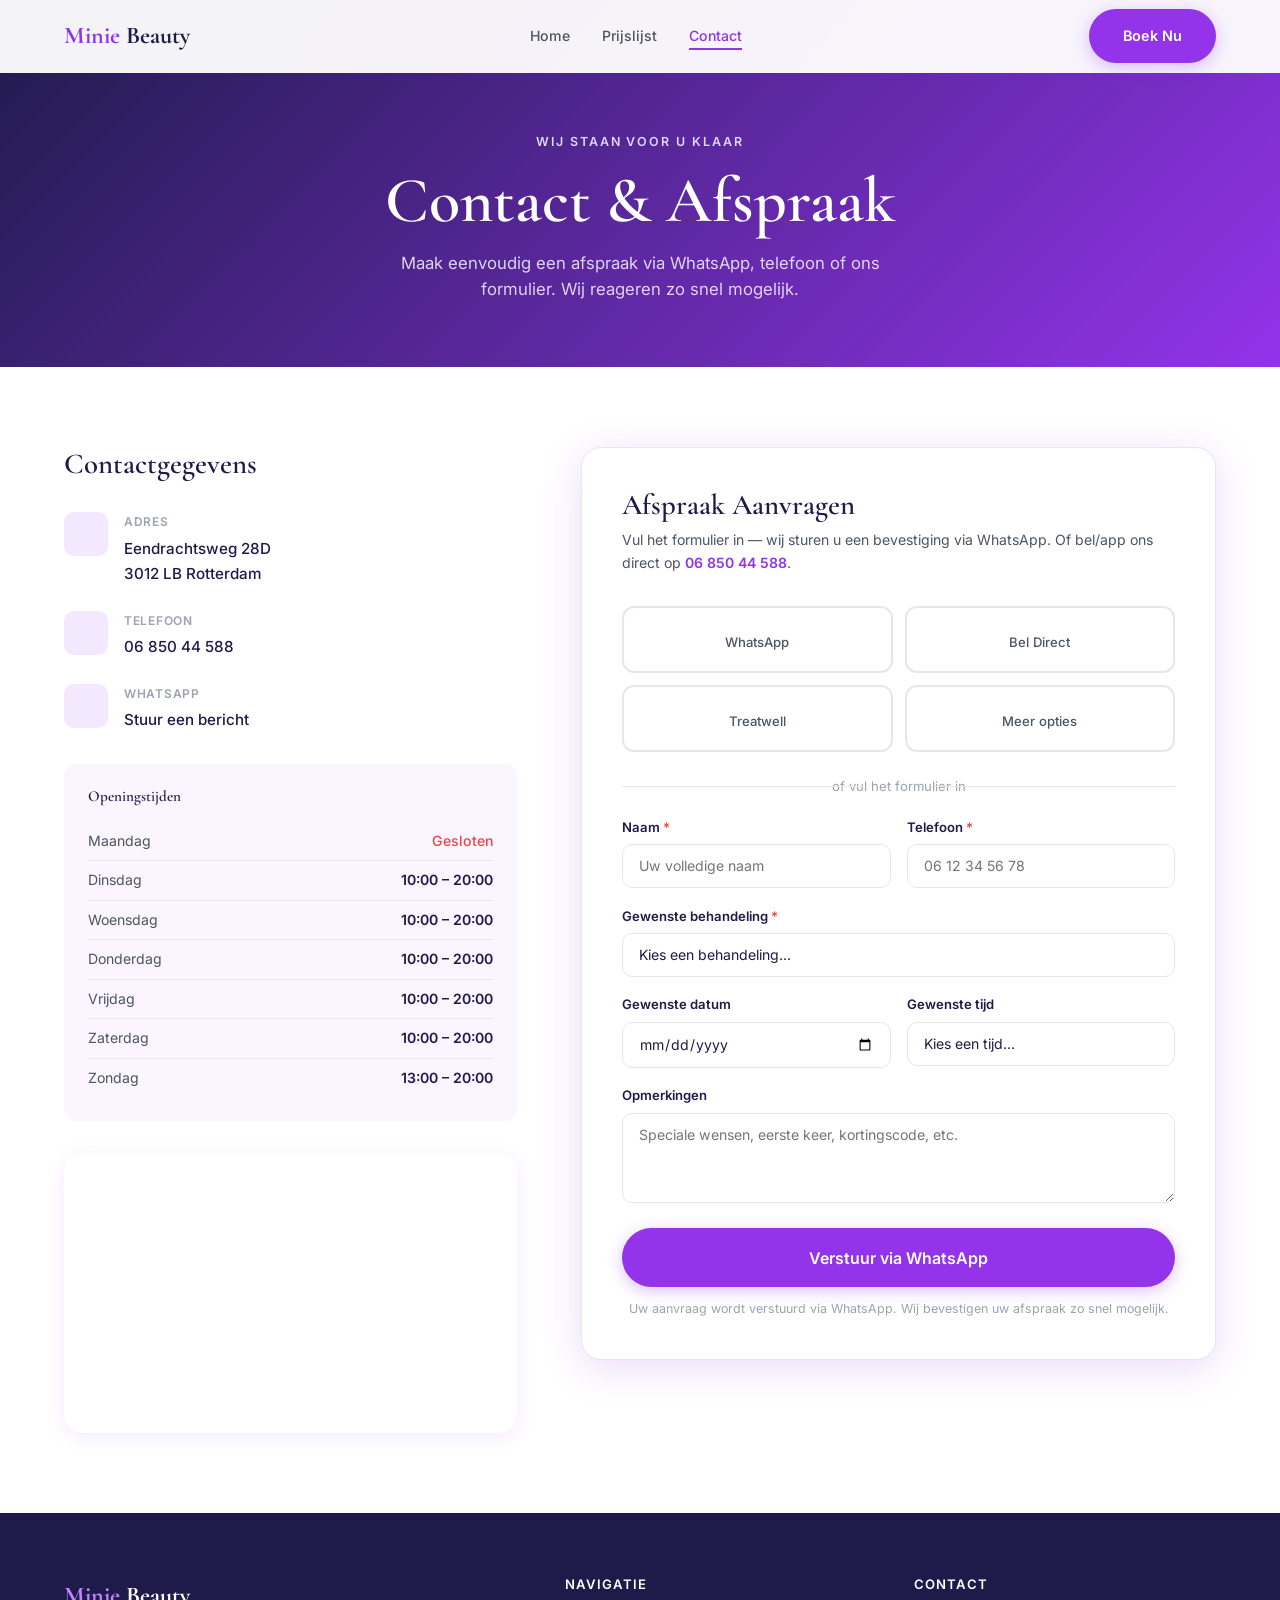
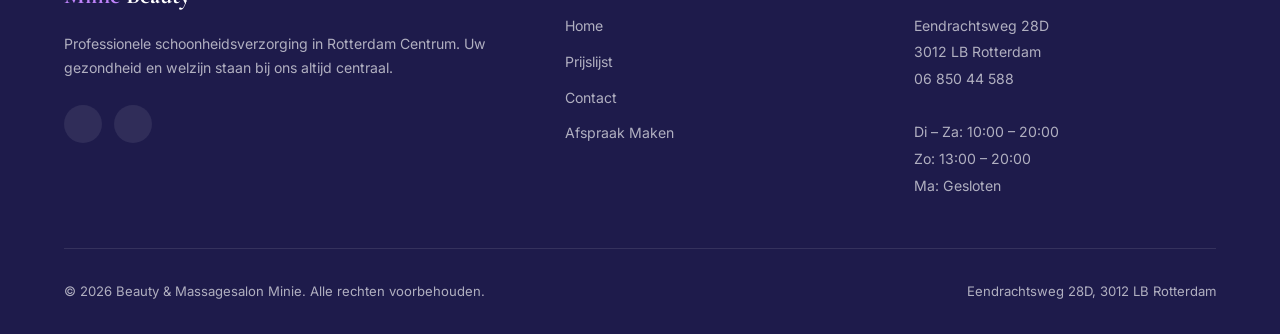
==== commit d941d70c: "Remove all emoji from website https://claude.ai/code/session_01UoGgP7S26pvJdD7zfxFc3J" ====
--- a/contact.html
+++ b/contact.html
@@ -1,392 +1,392 @@
 <!DOCTYPE html>
 <html lang="nl">
 <head>
-  <meta charset="UTF-8">
-  <meta name="viewport" content="width=device-width, initial-scale=1.0">
-
-  <!-- SEO Primary -->
-  <title>Contact & Afspraak Maken | Beauty & Massagesalon Minie Rotterdam</title>
-  <meta name="description" content="Neem contact op met Beauty & Massagesalon Minie in Rotterdam. Maak direct een afspraak via WhatsApp, telefoon of ons online formulier. Eendrachtsweg 28D, 3012 LB Rotterdam.">
-  <meta name="robots" content="index, follow">
-  <link rel="canonical" href="https://www.beautyenmassagesalonminie.nl/contact.html">
-
-  <!-- Open Graph -->
-  <meta property="og:type" content="website">
-  <meta property="og:url" content="https://www.beautyenmassagesalonminie.nl/contact.html">
-  <meta property="og:title" content="Contact & Afspraak Maken | Beauty & Massagesalon Minie Rotterdam">
-  <meta property="og:description" content="Neem contact op of maak een afspraak bij Beauty & Massagesalon Minie in Rotterdam Centrum. Eendrachtsweg 28D.">
-  <meta property="og:locale" content="nl_NL">
-  <meta property="og:site_name" content="Beauty & Massagesalon Minie">
-
-  <!-- Schema.org -->
-  <script type="application/ld+json">
-  {
-    "@context": "https://schema.org",
-    "@type": "BeautySalon",
-    "name": "Beauty & Massagesalon Minie",
-    "url": "https://www.beautyenmassagesalonminie.nl",
-    "telephone": "+31685044588",
-    "address": {
-      "@type": "PostalAddress",
-      "streetAddress": "Eendrachtsweg 28D",
-      "addressLocality": "Rotterdam",
-      "postalCode": "3012 LB",
-      "addressCountry": "NL"
-    },
-    "geo": {
-      "@type": "GeoCoordinates",
-      "latitude": 51.9136,
-      "longitude": 4.4723
-    },
-    "openingHoursSpecification": [
-      { "@type": "OpeningHoursSpecification", "dayOfWeek": ["Tuesday","Wednesday","Thursday","Friday","Saturday"], "opens": "10:00", "closes": "20:00" },
-      { "@type": "OpeningHoursSpecification", "dayOfWeek": "Sunday", "opens": "13:00", "closes": "20:00" }
-    ]
-  }
-  </script>
-
-  <!-- Fonts -->
-  <link rel="preconnect" href="https://fonts.googleapis.com">
-  <link rel="preconnect" href="https://fonts.gstatic.com" crossorigin>
-  <link href="https://fonts.googleapis.com/css2?family=Cormorant+Garamond:ital,wght@0,400;0,600;0,700;1,400;1,600&family=Inter:wght@400;500;600&display=swap" rel="stylesheet">
-
-  <link rel="stylesheet" href="css/style.css">
+<meta charset="UTF-8">
+<meta name="viewport" content="width=device-width, initial-scale=1.0">
+
+<!-- SEO Primary -->
+<title>Contact & Afspraak Maken | Beauty & Massagesalon Minie Rotterdam</title>
+<meta name="description" content="Neem contact op met Beauty & Massagesalon Minie in Rotterdam. Maak direct een afspraak via WhatsApp, telefoon of ons online formulier. Eendrachtsweg 28D, 3012 LB Rotterdam.">
+<meta name="robots" content="index, follow">
+<link rel="canonical" href="https://www.beautyenmassagesalonminie.nl/contact.html">
+
+<!-- Open Graph -->
+<meta property="og:type" content="website">
+<meta property="og:url" content="https://www.beautyenmassagesalonminie.nl/contact.html">
+<meta property="og:title" content="Contact & Afspraak Maken | Beauty & Massagesalon Minie Rotterdam">
+<meta property="og:description" content="Neem contact op of maak een afspraak bij Beauty & Massagesalon Minie in Rotterdam Centrum. Eendrachtsweg 28D.">
+<meta property="og:locale" content="nl_NL">
+<meta property="og:site_name" content="Beauty & Massagesalon Minie">
+
+<!-- Schema.org -->
+<script type="application/ld+json">
+{
+"@context": "https://schema.org",
+"@type": "BeautySalon",
+"name": "Beauty & Massagesalon Minie",
+"url": "https://www.beautyenmassagesalonminie.nl",
+"telephone": "+31685044588",
+"address": {
+"@type": "PostalAddress",
+"streetAddress": "Eendrachtsweg 28D",
+"addressLocality": "Rotterdam",
+"postalCode": "3012 LB",
+"addressCountry": "NL"
+},
+"geo": {
+"@type": "GeoCoordinates",
+"latitude": 51.9136,
+"longitude": 4.4723
+},
+"openingHoursSpecification": [
+{ "@type": "OpeningHoursSpecification", "dayOfWeek": ["Tuesday","Wednesday","Thursday","Friday","Saturday"], "opens": "10:00", "closes": "20:00" },
+{ "@type": "OpeningHoursSpecification", "dayOfWeek": "Sunday", "opens": "13:00", "closes": "20:00" }
+]
+}
+</script>
+
+<!-- Fonts -->
+<link rel="preconnect" href="https://fonts.googleapis.com">
+<link rel="preconnect" href="https://fonts.gstatic.com" crossorigin>
+<link href="https://fonts.googleapis.com/css2?family=Cormorant+Garamond:ital,wght@0,400;0,600;0,700;1,400;1,600&family=Inter:wght@400;500;600&display=swap" rel="stylesheet">
+
+<link rel="stylesheet" href="css/style.css">
 </head>
 <body>
 
 <!-- ===== NAVIGATION ===== -->
 <nav class="nav" role="navigation" aria-label="Hoofdnavigatie">
-  <div class="nav-inner">
-    <a href="index.html" class="nav-logo" aria-label="Naar startpagina">Minie<span> Beauty</span></a>
-    <div class="nav-links">
-      <a href="index.html">Home</a>
-      <a href="prijslijst.html">Prijslijst</a>
-      <a href="contact.html" class="active">Contact</a>
-    </div>
-    <a href="#" data-open-modal class="btn btn-primary nav-cta">Boek Nu</a>
-    <button class="nav-hamburger" aria-label="Menu openen" aria-expanded="false">
-      <span></span><span></span><span></span>
-    </button>
-  </div>
-  <div class="nav-mobile" aria-hidden="true">
-    <a href="index.html">Home</a>
-    <a href="prijslijst.html">Prijslijst</a>
-    <a href="contact.html">Contact</a>
-    <a href="#" data-open-modal class="btn btn-primary">Boek Nu</a>
-  </div>
+<div class="nav-inner">
+<a href="index.html" class="nav-logo" aria-label="Naar startpagina">Minie<span> Beauty</span></a>
+<div class="nav-links">
+<a href="index.html">Home</a>
+<a href="prijslijst.html">Prijslijst</a>
+<a href="contact.html" class="active">Contact</a>
+</div>
+<a href="#" data-open-modal class="btn btn-primary nav-cta">Boek Nu</a>
+<button class="nav-hamburger" aria-label="Menu openen" aria-expanded="false">
+<span></span><span></span><span></span>
+</button>
+</div>
+<div class="nav-mobile" aria-hidden="true">
+<a href="index.html">Home</a>
+<a href="prijslijst.html">Prijslijst</a>
+<a href="contact.html">Contact</a>
+<a href="#" data-open-modal class="btn btn-primary">Boek Nu</a>
+</div>
 </nav>
 
 <!-- ===== PAGE HERO ===== -->
 <section class="page-hero" aria-label="Contact header">
-  <div class="container">
-    <span class="section-label">Wij staan voor u klaar</span>
-    <h1>Contact &amp; Afspraak</h1>
-    <p>Maak eenvoudig een afspraak via WhatsApp, telefoon of ons formulier. Wij reageren zo snel mogelijk.</p>
-  </div>
+<div class="container">
+<span class="section-label">Wij staan voor u klaar</span>
+<h1>Contact &amp; Afspraak</h1>
+<p>Maak eenvoudig een afspraak via WhatsApp, telefoon of ons formulier. Wij reageren zo snel mogelijk.</p>
+</div>
 </section>
 
 <!-- ===== CONTACT SECTION ===== -->
 <main class="contact-section" id="contact">
-  <div class="container">
-    <div class="contact-grid">
-
-      <!-- Left: Info + Hours + Map -->
-      <div>
-        <h3 class="contact-info-title">Contactgegevens</h3>
-
-        <div class="contact-detail">
-          <div class="contact-detail-icon" aria-hidden="true">📍</div>
-          <div class="contact-detail-text">
-            <strong>Adres</strong>
-            <a href="https://maps.google.com/?q=Eendrachtsweg+28D,+3012+LB+Rotterdam" target="_blank" rel="noopener noreferrer">
-              Eendrachtsweg 28D<br>3012 LB Rotterdam
-            </a>
-          </div>
-        </div>
-
-        <div class="contact-detail">
-          <div class="contact-detail-icon" aria-hidden="true">📞</div>
-          <div class="contact-detail-text">
-            <strong>Telefoon</strong>
-            <a href="tel:+31685044588">06 850 44 588</a>
-          </div>
-        </div>
-
-        <div class="contact-detail">
-          <div class="contact-detail-icon" aria-hidden="true">💬</div>
-          <div class="contact-detail-text">
-            <strong>WhatsApp</strong>
-            <a href="https://wa.me/31685044588" target="_blank" rel="noopener noreferrer">Stuur een bericht</a>
-          </div>
-        </div>
-
-        <div class="hours-table" aria-label="Openingstijden">
-          <h4>Openingstijden</h4>
-          <div class="hours-row">
-            <span class="day">Maandag</span>
-            <span class="closed">Gesloten</span>
-          </div>
-          <div class="hours-row">
-            <span class="day">Dinsdag</span>
-            <span class="time">10:00 – 20:00</span>
-          </div>
-          <div class="hours-row">
-            <span class="day">Woensdag</span>
-            <span class="time">10:00 – 20:00</span>
-          </div>
-          <div class="hours-row">
-            <span class="day">Donderdag</span>
-            <span class="time">10:00 – 20:00</span>
-          </div>
-          <div class="hours-row">
-            <span class="day">Vrijdag</span>
-            <span class="time">10:00 – 20:00</span>
-          </div>
-          <div class="hours-row">
-            <span class="day">Zaterdag</span>
-            <span class="time">10:00 – 20:00</span>
-          </div>
-          <div class="hours-row">
-            <span class="day">Zondag</span>
-            <span class="time">13:00 – 20:00</span>
-          </div>
-        </div>
-
-        <div class="map-container" aria-label="Kaart met locatie van de salon">
-          <iframe
-            src="https://maps.google.com/maps?q=Eendrachtsweg+28D,+3012+LB+Rotterdam&output=embed"
-            width="100%"
-            height="280"
-            loading="lazy"
-            referrerpolicy="no-referrer-when-downgrade"
-            title="Locatie Beauty &amp; Massagesalon Minie op Google Maps">
-          </iframe>
-        </div>
-      </div>
-
-      <!-- Right: Booking Form -->
-      <div id="booking-form-section">
-        <div class="booking-form-card" id="booking-form-card">
-          <h3>Afspraak Aanvragen</h3>
-          <p>Vul het formulier in — wij sturen u een bevestiging via WhatsApp. Of bel/app ons direct op <a href="tel:+31685044588" style="color:var(--color-primary);font-weight:600;">06 850 44 588</a>.</p>
-
-          <!-- Quick booking options -->
-          <div class="booking-options" aria-label="Snelle boekopties">
-            <a href="https://wa.me/31685044588" target="_blank" rel="noopener noreferrer" class="booking-option whatsapp" aria-label="Boek via WhatsApp">
-              <span class="option-icon" aria-hidden="true">💬</span>
-              WhatsApp
-            </a>
-            <a href="tel:+31685044588" class="booking-option" aria-label="Bel ons direct">
-              <span class="option-icon" aria-hidden="true">📞</span>
-              Bel Direct
-            </a>
-            <!-- Replace href with your actual Treatwell URL -->
-            <a href="#treatwell" target="_blank" rel="noopener noreferrer" class="booking-option" aria-label="Boek via Treatwell">
-              <span class="option-icon" aria-hidden="true">🌐</span>
-              Treatwell
-            </a>
-            <a href="#" data-open-modal class="booking-option" aria-label="Meer boekopties">
-              <span class="option-icon" aria-hidden="true">📅</span>
-              Meer opties
-            </a>
-          </div>
-
-          <div class="form-divider">of vul het formulier in</div>
-
-          <!-- Booking Request Form -->
-          <form id="booking-form" novalidate aria-label="Afspraak aanvraagformulier">
-            <div class="form-row">
-              <div class="form-group">
-                <label for="naam">Naam <span aria-hidden="true" style="color:#ef4444">*</span></label>
-                <input type="text" id="naam" name="naam" placeholder="Uw volledige naam" required autocomplete="name">
-              </div>
-              <div class="form-group">
-                <label for="telefoon">Telefoon <span aria-hidden="true" style="color:#ef4444">*</span></label>
-                <input type="tel" id="telefoon" name="telefoon" placeholder="06 12 34 56 78" required autocomplete="tel">
-              </div>
-            </div>
-
-            <div class="form-group">
-              <label for="behandeling">Gewenste behandeling <span aria-hidden="true" style="color:#ef4444">*</span></label>
-              <select id="behandeling" name="behandeling" required>
-                <option value="" disabled selected>Kies een behandeling...</option>
-                <optgroup label="Massage">
-                  <option>Lichaamsmassage 30 min (€27)</option>
-                  <option>Lichaamsmassage 60 min (€45)</option>
-                  <option>Cupping (€30)</option>
-                  <option>Voetreflexmassage 30 min (€30)</option>
-                  <option>Voetmassage 30 min (€27)</option>
-                </optgroup>
-                <optgroup label="Hot Stone Massage">
-                  <option>Hot Stone – Lichaamsmassage 30 min (€30)</option>
-                  <option>Hot Stone – Lichaamsmassage 60 min (€50)</option>
-                </optgroup>
-                <optgroup label="Gezichtsbehandeling">
-                  <option>Gezichtsmassage met masker (€31)</option>
-                  <option>Wenkbrauwen epileren + massage + masker (€41)</option>
-                  <option>Uitgebreide gezichtsbehandeling + hydrodermie (€51)</option>
-                  <option>Micro dermabrasie behandeling (€71)</option>
-                </optgroup>
-                <optgroup label="Ontharen">
-                  <option>Kin ontharen (€5)</option>
-                  <option>Wenkbrauwen epileren (€10)</option>
-                </optgroup>
-                <optgroup label="Hand &amp; Voet">
-                  <option>Manicure (€18)</option>
-                  <option>Gellak incl. manicure (€27)</option>
-                  <option>Manicure + O.P.I (€27)</option>
-                  <option>Spa Pedicure (€27)</option>
-                  <option>Spa Pedicure + Gellak (€37)</option>
-                  <option>Spa Pedicure + O.P.I Gellak (€40)</option>
-                  <option>Spa Pedicure + French Gellak (€45)</option>
-                </optgroup>
-                <optgroup label="Laserontharen">
-                  <option>Laserontharen – Bovenlip / kin (€17,50)</option>
-                  <option>Laserontharen – Wangen (€17,50)</option>
-                  <option>Laserontharen – Nek (€30)</option>
-                  <option>Laserontharen – Gezicht (€45,50)</option>
-                  <option>Laserontharen – Armen (€49–€84)</option>
-                  <option>Laserontharen – Benen (€70–€105)</option>
-                  <option>Laserontharen – Rug (€56–€94,50)</option>
-                  <option>Laserontharen – Overig lichaam</option>
-                </optgroup>
-              </select>
-            </div>
-
-            <div class="form-row">
-              <div class="form-group">
-                <label for="datum">Gewenste datum</label>
-                <input type="date" id="datum" name="datum" min="">
-              </div>
-              <div class="form-group">
-                <label for="tijd">Gewenste tijd</label>
-                <select id="tijd" name="tijd">
-                  <option value="" disabled selected>Kies een tijd...</option>
-                  <option>10:00</option>
-                  <option>10:30</option>
-                  <option>11:00</option>
-                  <option>11:30</option>
-                  <option>12:00</option>
-                  <option>12:30</option>
-                  <option>13:00</option>
-                  <option>13:30</option>
-                  <option>14:00</option>
-                  <option>14:30</option>
-                  <option>15:00</option>
-                  <option>15:30</option>
-                  <option>16:00</option>
-                  <option>16:30</option>
-                  <option>17:00</option>
-                  <option>17:30</option>
-                  <option>18:00</option>
-                  <option>18:30</option>
-                  <option>19:00</option>
-                  <option>19:30</option>
-                </select>
-              </div>
-            </div>
-
-            <div class="form-group">
-              <label for="opmerkingen">Opmerkingen</label>
-              <textarea id="opmerkingen" name="opmerkingen" placeholder="Speciale wensen, eerste keer, kortingscode, etc."></textarea>
-            </div>
-
-            <button type="submit" class="btn btn-primary btn-full btn-lg">
-              💬 Verstuur via WhatsApp
-            </button>
-            <p style="font-size:0.78rem;color:var(--color-text-light);text-align:center;margin-top:0.75rem;">
-              Uw aanvraag wordt verstuurd via WhatsApp. Wij bevestigen uw afspraak zo snel mogelijk.
-            </p>
-          </form>
-
-          <!-- Success message (shown after submit) -->
-          <div id="form-success" class="form-success" aria-live="polite">
-            <div class="success-icon" aria-hidden="true">✅</div>
-            <h4>Aanvraag verstuurd!</h4>
-            <p>Uw afspraakverzoek is via WhatsApp verstuurd. Wij nemen zo snel mogelijk contact met u op om de afspraak te bevestigen.</p>
-            <a href="prijslijst.html" class="btn btn-outline" style="margin-top:1.5rem;">Bekijk onze prijslijst</a>
-          </div>
-        </div>
-      </div>
-
-    </div>
-  </div>
+<div class="container">
+<div class="contact-grid">
+
+<!-- Left: Info + Hours + Map -->
+<div>
+<h3 class="contact-info-title">Contactgegevens</h3>
+
+<div class="contact-detail">
+<div class="contact-detail-icon" aria-hidden="true"></div>
+<div class="contact-detail-text">
+<strong>Adres</strong>
+<a href="https://maps.google.com/?q=Eendrachtsweg+28D,+3012+LB+Rotterdam" target="_blank" rel="noopener noreferrer">
+Eendrachtsweg 28D<br>3012 LB Rotterdam
+</a>
+</div>
+</div>
+
+<div class="contact-detail">
+<div class="contact-detail-icon" aria-hidden="true"></div>
+<div class="contact-detail-text">
+<strong>Telefoon</strong>
+<a href="tel:+31685044588">06 850 44 588</a>
+</div>
+</div>
+
+<div class="contact-detail">
+<div class="contact-detail-icon" aria-hidden="true"></div>
+<div class="contact-detail-text">
+<strong>WhatsApp</strong>
+<a href="https://wa.me/31685044588" target="_blank" rel="noopener noreferrer">Stuur een bericht</a>
+</div>
+</div>
+
+<div class="hours-table" aria-label="Openingstijden">
+<h4>Openingstijden</h4>
+<div class="hours-row">
+<span class="day">Maandag</span>
+<span class="closed">Gesloten</span>
+</div>
+<div class="hours-row">
+<span class="day">Dinsdag</span>
+<span class="time">10:00 – 20:00</span>
+</div>
+<div class="hours-row">
+<span class="day">Woensdag</span>
+<span class="time">10:00 – 20:00</span>
+</div>
+<div class="hours-row">
+<span class="day">Donderdag</span>
+<span class="time">10:00 – 20:00</span>
+</div>
+<div class="hours-row">
+<span class="day">Vrijdag</span>
+<span class="time">10:00 – 20:00</span>
+</div>
+<div class="hours-row">
+<span class="day">Zaterdag</span>
+<span class="time">10:00 – 20:00</span>
+</div>
+<div class="hours-row">
+<span class="day">Zondag</span>
+<span class="time">13:00 – 20:00</span>
+</div>
+</div>
+
+<div class="map-container" aria-label="Kaart met locatie van de salon">
+<iframe
+src="https://maps.google.com/maps?q=Eendrachtsweg+28D,+3012+LB+Rotterdam&output=embed"
+width="100%"
+height="280"
+loading="lazy"
+referrerpolicy="no-referrer-when-downgrade"
+title="Locatie Beauty &amp; Massagesalon Minie op Google Maps">
+</iframe>
+</div>
+</div>
+
+<!-- Right: Booking Form -->
+<div id="booking-form-section">
+<div class="booking-form-card" id="booking-form-card">
+<h3>Afspraak Aanvragen</h3>
+<p>Vul het formulier in — wij sturen u een bevestiging via WhatsApp. Of bel/app ons direct op <a href="tel:+31685044588" style="color:var(--color-primary);font-weight:600;">06 850 44 588</a>.</p>
+
+<!-- Quick booking options -->
+<div class="booking-options" aria-label="Snelle boekopties">
+<a href="https://wa.me/31685044588" target="_blank" rel="noopener noreferrer" class="booking-option whatsapp" aria-label="Boek via WhatsApp">
+<span class="option-icon" aria-hidden="true"></span>
+WhatsApp
+</a>
+<a href="tel:+31685044588" class="booking-option" aria-label="Bel ons direct">
+<span class="option-icon" aria-hidden="true"></span>
+Bel Direct
+</a>
+<!-- Replace href with your actual Treatwell URL -->
+<a href="#treatwell" target="_blank" rel="noopener noreferrer" class="booking-option" aria-label="Boek via Treatwell">
+<span class="option-icon" aria-hidden="true"></span>
+Treatwell
+</a>
+<a href="#" data-open-modal class="booking-option" aria-label="Meer boekopties">
+<span class="option-icon" aria-hidden="true"></span>
+Meer opties
+</a>
+</div>
+
+<div class="form-divider">of vul het formulier in</div>
+
+<!-- Booking Request Form -->
+<form id="booking-form" novalidate aria-label="Afspraak aanvraagformulier">
+<div class="form-row">
+<div class="form-group">
+<label for="naam">Naam <span aria-hidden="true" style="color:#ef4444">*</span></label>
+<input type="text" id="naam" name="naam" placeholder="Uw volledige naam" required autocomplete="name">
+</div>
+<div class="form-group">
+<label for="telefoon">Telefoon <span aria-hidden="true" style="color:#ef4444">*</span></label>
+<input type="tel" id="telefoon" name="telefoon" placeholder="06 12 34 56 78" required autocomplete="tel">
+</div>
+</div>
+
+<div class="form-group">
+<label for="behandeling">Gewenste behandeling <span aria-hidden="true" style="color:#ef4444">*</span></label>
+<select id="behandeling" name="behandeling" required>
+<option value="" disabled selected>Kies een behandeling...</option>
+<optgroup label="Massage">
+<option>Lichaamsmassage 30 min (€27)</option>
+<option>Lichaamsmassage 60 min (€45)</option>
+<option>Cupping (€30)</option>
+<option>Voetreflexmassage 30 min (€30)</option>
+<option>Voetmassage 30 min (€27)</option>
+</optgroup>
+<optgroup label="Hot Stone Massage">
+<option>Hot Stone – Lichaamsmassage 30 min (€30)</option>
+<option>Hot Stone – Lichaamsmassage 60 min (€50)</option>
+</optgroup>
+<optgroup label="Gezichtsbehandeling">
+<option>Gezichtsmassage met masker (€31)</option>
+<option>Wenkbrauwen epileren + massage + masker (€41)</option>
+<option>Uitgebreide gezichtsbehandeling + hydrodermie (€51)</option>
+<option>Micro dermabrasie behandeling (€71)</option>
+</optgroup>
+<optgroup label="Ontharen">
+<option>Kin ontharen (€5)</option>
+<option>Wenkbrauwen epileren (€10)</option>
+</optgroup>
+<optgroup label="Hand &amp; Voet">
+<option>Manicure (€18)</option>
+<option>Gellak incl. manicure (€27)</option>
+<option>Manicure + O.P.I (€27)</option>
+<option>Spa Pedicure (€27)</option>
+<option>Spa Pedicure + Gellak (€37)</option>
+<option>Spa Pedicure + O.P.I Gellak (€40)</option>
+<option>Spa Pedicure + French Gellak (€45)</option>
+</optgroup>
+<optgroup label="Laserontharen">
+<option>Laserontharen – Bovenlip / kin (€17,50)</option>
+<option>Laserontharen – Wangen (€17,50)</option>
+<option>Laserontharen – Nek (€30)</option>
+<option>Laserontharen – Gezicht (€45,50)</option>
+<option>Laserontharen – Armen (€49–€84)</option>
+<option>Laserontharen – Benen (€70–€105)</option>
+<option>Laserontharen – Rug (€56–€94,50)</option>
+<option>Laserontharen – Overig lichaam</option>
+</optgroup>
+</select>
+</div>
+
+<div class="form-row">
+<div class="form-group">
+<label for="datum">Gewenste datum</label>
+<input type="date" id="datum" name="datum" min="">
+</div>
+<div class="form-group">
+<label for="tijd">Gewenste tijd</label>
+<select id="tijd" name="tijd">
+<option value="" disabled selected>Kies een tijd...</option>
+<option>10:00</option>
+<option>10:30</option>
+<option>11:00</option>
+<option>11:30</option>
+<option>12:00</option>
+<option>12:30</option>
+<option>13:00</option>
+<option>13:30</option>
+<option>14:00</option>
+<option>14:30</option>
+<option>15:00</option>
+<option>15:30</option>
+<option>16:00</option>
+<option>16:30</option>
+<option>17:00</option>
+<option>17:30</option>
+<option>18:00</option>
+<option>18:30</option>
+<option>19:00</option>
+<option>19:30</option>
+</select>
+</div>
+</div>
+
+<div class="form-group">
+<label for="opmerkingen">Opmerkingen</label>
+<textarea id="opmerkingen" name="opmerkingen" placeholder="Speciale wensen, eerste keer, kortingscode, etc."></textarea>
+</div>
+
+<button type="submit" class="btn btn-primary btn-full btn-lg">
+Verstuur via WhatsApp
+</button>
+<p style="font-size:0.78rem;color:var(--color-text-light);text-align:center;margin-top:0.75rem;">
+Uw aanvraag wordt verstuurd via WhatsApp. Wij bevestigen uw afspraak zo snel mogelijk.
+</p>
+</form>
+
+<!-- Success message (shown after submit) -->
+<div id="form-success" class="form-success" aria-live="polite">
+<div class="success-icon" aria-hidden="true"></div>
+<h4>Aanvraag verstuurd!</h4>
+<p>Uw afspraakverzoek is via WhatsApp verstuurd. Wij nemen zo snel mogelijk contact met u op om de afspraak te bevestigen.</p>
+<a href="prijslijst.html" class="btn btn-outline" style="margin-top:1.5rem;">Bekijk onze prijslijst</a>
+</div>
+</div>
+</div>
+
+</div>
+</div>
 </main>
 
 <!-- ===== FOOTER ===== -->
 <footer class="footer" role="contentinfo">
-  <div class="container">
-    <div class="footer-grid">
-      <div class="footer-brand">
-        <a href="index.html" class="footer-logo">Minie<span> Beauty</span></a>
-        <p>Professionele schoonheidsverzorging in Rotterdam Centrum. Uw gezondheid en welzijn staan bij ons altijd centraal.</p>
-        <div class="footer-social">
-          <a href="https://wa.me/31685044588" target="_blank" rel="noopener noreferrer" aria-label="WhatsApp">💬</a>
-          <a href="tel:+31685044588" aria-label="Bel ons">📞</a>
-        </div>
-      </div>
-      <div class="footer-col">
-        <h4>Navigatie</h4>
-        <ul>
-          <li><a href="index.html">Home</a></li>
-          <li><a href="prijslijst.html">Prijslijst</a></li>
-          <li><a href="contact.html">Contact</a></li>
-          <li><a href="#" data-open-modal>Afspraak Maken</a></li>
-        </ul>
-      </div>
-      <div class="footer-col">
-        <h4>Contact</h4>
-        <address>
-          <a href="https://maps.google.com/?q=Eendrachtsweg+28D,+3012+LB+Rotterdam" target="_blank" rel="noopener noreferrer">
-            Eendrachtsweg 28D<br>3012 LB Rotterdam
-          </a>
-          <a href="tel:+31685044588">06 850 44 588</a>
-          <br>
-          Di – Za: 10:00 – 20:00<br>
-          Zo: 13:00 – 20:00<br>
-          Ma: Gesloten
-        </address>
-      </div>
-    </div>
-    <div class="footer-bottom">
-      <p>&copy; <span id="year"></span> Beauty &amp; Massagesalon Minie. Alle rechten voorbehouden.</p>
-      <p>Eendrachtsweg 28D, 3012 LB Rotterdam</p>
-    </div>
-  </div>
+<div class="container">
+<div class="footer-grid">
+<div class="footer-brand">
+<a href="index.html" class="footer-logo">Minie<span> Beauty</span></a>
+<p>Professionele schoonheidsverzorging in Rotterdam Centrum. Uw gezondheid en welzijn staan bij ons altijd centraal.</p>
+<div class="footer-social">
+<a href="https://wa.me/31685044588" target="_blank" rel="noopener noreferrer" aria-label="WhatsApp"></a>
+<a href="tel:+31685044588" aria-label="Bel ons"></a>
+</div>
+</div>
+<div class="footer-col">
+<h4>Navigatie</h4>
+<ul>
+<li><a href="index.html">Home</a></li>
+<li><a href="prijslijst.html">Prijslijst</a></li>
+<li><a href="contact.html">Contact</a></li>
+<li><a href="#" data-open-modal>Afspraak Maken</a></li>
+</ul>
+</div>
+<div class="footer-col">
+<h4>Contact</h4>
+<address>
+<a href="https://maps.google.com/?q=Eendrachtsweg+28D,+3012+LB+Rotterdam" target="_blank" rel="noopener noreferrer">
+Eendrachtsweg 28D<br>3012 LB Rotterdam
+</a>
+<a href="tel:+31685044588">06 850 44 588</a>
+<br>
+Di – Za: 10:00 – 20:00<br>
+Zo: 13:00 – 20:00<br>
+Ma: Gesloten
+</address>
+</div>
+</div>
+<div class="footer-bottom">
+<p>&copy; <span id="year"></span> Beauty &amp; Massagesalon Minie. Alle rechten voorbehouden.</p>
+<p>Eendrachtsweg 28D, 3012 LB Rotterdam</p>
+</div>
+</div>
 </footer>
 
 <!-- ===== BOOKING MODAL ===== -->
 <div id="modal-overlay" class="modal-overlay" role="dialog" aria-modal="true" aria-labelledby="modal-title">
-  <div class="modal">
-    <button id="modal-close" class="modal-close" aria-label="Sluiten">✕</button>
-    <h3 id="modal-title">Afspraak Maken</h3>
-    <p>Kies hoe u een afspraak wilt maken bij Beauty &amp; Massagesalon Minie.</p>
-    <div class="modal-options">
-      <a href="https://wa.me/31685044588" target="_blank" rel="noopener noreferrer" class="modal-option whatsapp">
-        <span class="modal-option-icon">💬</span>
-        <div class="modal-option-text">WhatsApp<span>Stuur ons een bericht</span></div>
-      </a>
-      <a href="tel:+31685044588" class="modal-option">
-        <span class="modal-option-icon">📞</span>
-        <div class="modal-option-text">Bel Ons<span>06 850 44 588</span></div>
-      </a>
-      <a href="#booking-form-card" class="modal-option">
-        <span class="modal-option-icon">📋</span>
-        <div class="modal-option-text">Afspraakformulier<span>Scroll naar formulier</span></div>
-      </a>
-      <a href="#treatwell" target="_blank" rel="noopener noreferrer" class="modal-option">
-        <span class="modal-option-icon">🌐</span>
-        <div class="modal-option-text">Online Boeken<span>Via Treatwell</span></div>
-      </a>
-    </div>
-  </div>
+<div class="modal">
+<button id="modal-close" class="modal-close" aria-label="Sluiten"></button>
+<h3 id="modal-title">Afspraak Maken</h3>
+<p>Kies hoe u een afspraak wilt maken bij Beauty &amp; Massagesalon Minie.</p>
+<div class="modal-options">
+<a href="https://wa.me/31685044588" target="_blank" rel="noopener noreferrer" class="modal-option whatsapp">
+<span class="modal-option-icon"></span>
+<div class="modal-option-text">WhatsApp<span>Stuur ons een bericht</span></div>
+</a>
+<a href="tel:+31685044588" class="modal-option">
+<span class="modal-option-icon"></span>
+<div class="modal-option-text">Bel Ons<span>06 850 44 588</span></div>
+</a>
+<a href="#booking-form-card" class="modal-option">
+<span class="modal-option-icon"></span>
+<div class="modal-option-text">Afspraakformulier<span>Scroll naar formulier</span></div>
+</a>
+<a href="#treatwell" target="_blank" rel="noopener noreferrer" class="modal-option">
+<span class="modal-option-icon"></span>
+<div class="modal-option-text">Online Boeken<span>Via Treatwell</span></div>
+</a>
+</div>
+</div>
 </div>
 
 <script>
-  document.getElementById('year').textContent = new Date().getFullYear();
-  // Set min date to today
-  const dateInput = document.getElementById('datum');
-  if (dateInput) dateInput.min = new Date().toISOString().split('T')[0];
+document.getElementById('year').textContent = new Date().getFullYear();
+// Set min date to today
+const dateInput = document.getElementById('datum');
+if (dateInput) dateInput.min = new Date().toISOString().split('T')[0];
 </script>
 <script src="js/main.js"></script>
 </body>
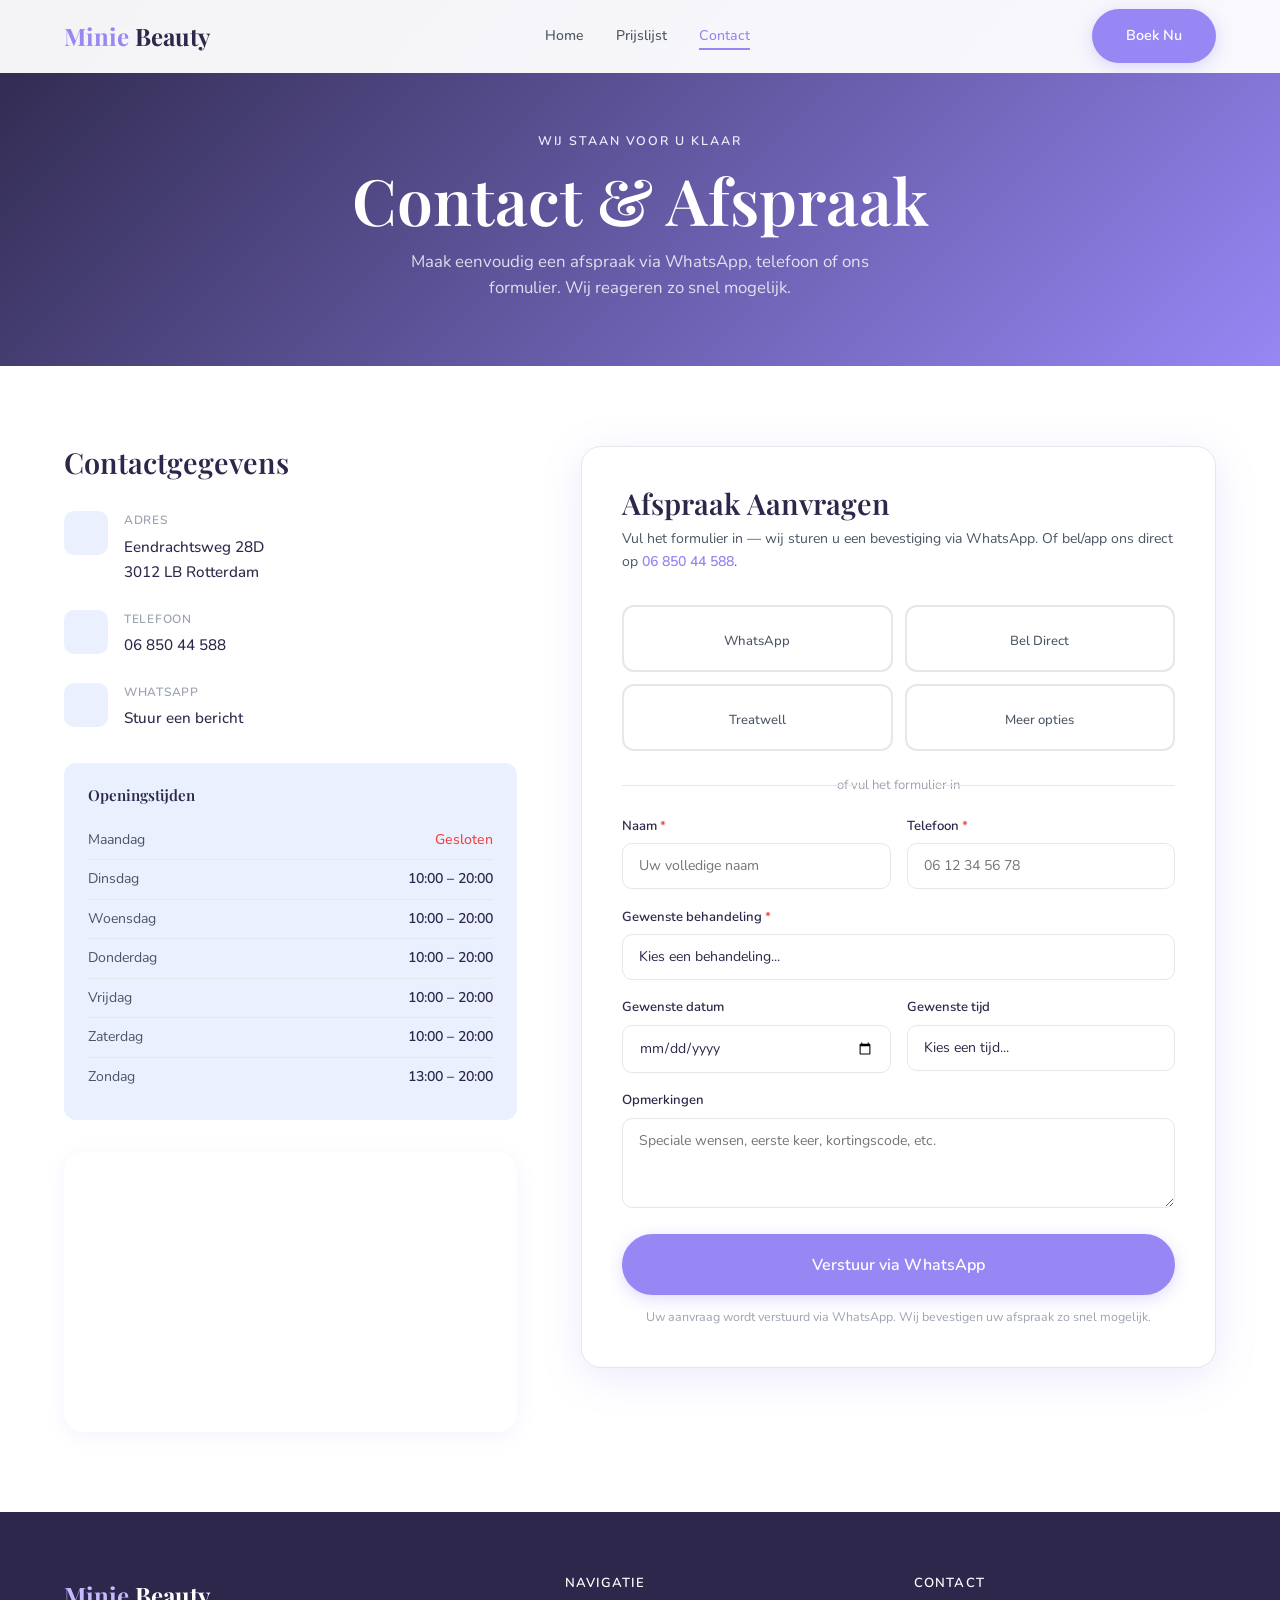
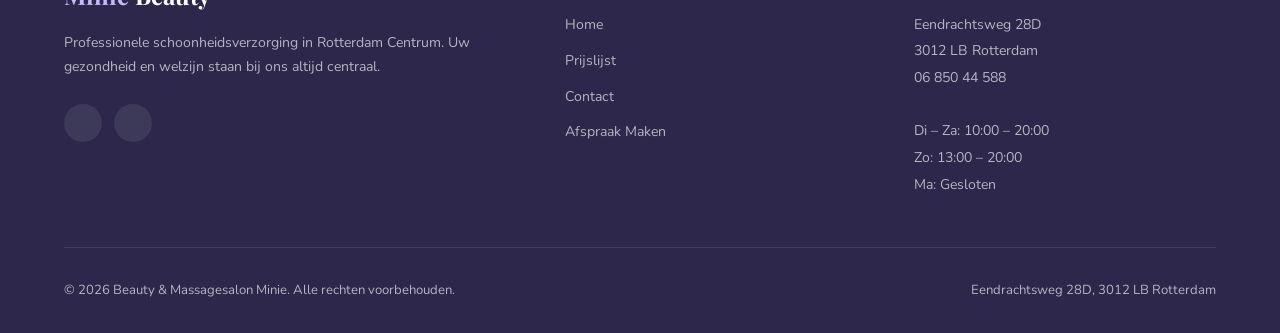
==== commit f7479c9f: "Apply Nunito/Playfair Display fonts and Titan White/Crocus Purple/Ebony Clay palette https://claude." ====
--- a/contact.html
+++ b/contact.html
@@ -48,7 +48,7 @@
 <!-- Fonts -->
 <link rel="preconnect" href="https://fonts.googleapis.com">
 <link rel="preconnect" href="https://fonts.gstatic.com" crossorigin>
-<link href="https://fonts.googleapis.com/css2?family=Cormorant+Garamond:ital,wght@0,400;0,600;0,700;1,400;1,600&family=Inter:wght@400;500;600&display=swap" rel="stylesheet">
+<link href="https://fonts.googleapis.com/css2?family=Playfair+Display:ital,wght@0,400;0,600;0,700;1,400;1,600&family=Nunito:wght@400;500;600;700&display=swap" rel="stylesheet">
 
 <link rel="stylesheet" href="css/style.css">
 </head>
--- a/css/style.css
+++ b/css/style.css
@@ -1,21 +1,21 @@
 /* === Custom Properties === */
 :root {
-  --color-primary: #9333ea;
-  --color-primary-dark: #7c3aed;
-  --color-primary-light: #f3e8ff;
-  --color-primary-mid: #c084fc;
-  --color-dark: #1e1b4b;
+  --color-primary: #9687F5;
+  --color-primary-dark: #7B6BE0;
+  --color-primary-light: #EBF0FF;
+  --color-primary-mid: #C4BAFF;
+  --color-dark: #2D284B;
   --color-text: #4b5563;
   --color-text-light: #9ca3af;
   --color-bg: #ffffff;
-  --color-bg-soft: #faf5ff;
+  --color-bg-soft: #EBF0FF;
   --color-white: #ffffff;
   --color-border: #e5e7eb;
-  --font-heading: 'Cormorant Garamond', Georgia, serif;
-  --font-body: 'Inter', -apple-system, BlinkMacSystemFont, sans-serif;
+  --font-heading: 'Playfair Display', Georgia, serif;
+  --font-body: 'Nunito', -apple-system, BlinkMacSystemFont, sans-serif;
   --shadow-sm: 0 1px 3px rgba(0,0,0,0.08);
-  --shadow-md: 0 4px 20px rgba(147,51,234,0.1);
-  --shadow-lg: 0 8px 40px rgba(147,51,234,0.18);
+  --shadow-md: 0 4px 20px rgba(150,135,245,0.1);
+  --shadow-lg: 0 8px 40px rgba(150,135,245,0.18);
   --radius: 12px;
   --radius-lg: 20px;
   --transition: 0.3s ease;
@@ -69,8 +69,8 @@
   transition: var(--transition);
   border: 2px solid transparent;
 }
-.btn-primary { background: var(--color-primary); color: white; box-shadow: 0 4px 16px rgba(147,51,234,0.3); }
-.btn-primary:hover { background: var(--color-primary-dark); transform: translateY(-2px); box-shadow: 0 8px 24px rgba(147,51,234,0.4); }
+.btn-primary { background: var(--color-primary); color: white; box-shadow: 0 4px 16px rgba(150,135,245,0.3); }
+.btn-primary:hover { background: var(--color-primary-dark); transform: translateY(-2px); box-shadow: 0 8px 24px rgba(150,135,245,0.4); }
 .btn-outline { background: transparent; color: var(--color-primary); border-color: var(--color-primary); }
 .btn-outline:hover { background: var(--color-primary); color: white; transform: translateY(-2px); }
 .btn-white { background: white; color: var(--color-primary); box-shadow: 0 4px 16px rgba(0,0,0,0.1); border-color: white; }
@@ -112,7 +112,7 @@
 /* === Hero === */
 .hero {
   min-height: 100vh;
-  background: linear-gradient(135deg, #1e1b4b 0%, #4c1d95 50%, #7c3aed 100%);
+  background: linear-gradient(135deg, #2D284B 0%, #3d3475 50%, #7B6BE0 100%);
   display: flex; align-items: center;
   position: relative; overflow: hidden;
   padding-top: 72px;
@@ -124,9 +124,9 @@
 .hero-bg-orbs span:nth-child(2) { width: 450px; height: 450px; bottom: -150px; left: -100px; }
 .hero-content { position: relative; z-index: 1; max-width: var(--max-width); margin: 0 auto; padding: 4rem 1.5rem; display: grid; grid-template-columns: 1fr 1fr; gap: 4rem; align-items: center; }
 .hero-text { color: white; }
-.hero-badge { display: inline-flex; align-items: center; gap: 0.5rem; background: rgba(255,255,255,0.1); border: 1px solid rgba(255,255,255,0.2); color: #ddd6fe; font-size: 0.75rem; font-weight: 600; letter-spacing: 0.12em; text-transform: uppercase; padding: 0.4rem 1rem; border-radius: 50px; margin-bottom: 1.5rem; }
+.hero-badge { display: inline-flex; align-items: center; gap: 0.5rem; background: rgba(255,255,255,0.1); border: 1px solid rgba(255,255,255,0.2); color: #EBF0FF; font-size: 0.75rem; font-weight: 600; letter-spacing: 0.12em; text-transform: uppercase; padding: 0.4rem 1rem; border-radius: 50px; margin-bottom: 1.5rem; }
 .hero-text h1 { color: white; margin-bottom: 1.25rem; line-height: 1.1; }
-.hero-text h1 em { font-style: italic; color: #c084fc; }
+.hero-text h1 em { font-style: italic; color: #C4BAFF; }
 .hero-text > p { font-size: 1.1rem; color: rgba(255,255,255,0.8); margin-bottom: 2rem; line-height: 1.75; }
 .hero-actions { display: flex; gap: 1rem; flex-wrap: wrap; }
 .hero-stats { display: flex; gap: 2.5rem; margin-top: 3rem; padding-top: 2rem; border-top: 1px solid rgba(255,255,255,0.15); }
@@ -139,7 +139,7 @@
 .hero-service-item .icon { width: 34px; height: 34px; background: rgba(255,255,255,0.1); border-radius: 8px; display: flex; align-items: center; justify-content: center; font-size: 1rem; flex-shrink: 0; }
 .hero-card-footer { margin-top: 1.5rem; padding-top: 1.5rem; border-top: 1px solid rgba(255,255,255,0.15); display: flex; align-items: center; justify-content: space-between; }
 .hero-hours { font-size: 0.8rem; color: rgba(255,255,255,0.6); }
-.hero-hours strong { display: block; color: #c084fc; font-size: 0.82rem; margin-bottom: 0.2rem; }
+.hero-hours strong { display: block; color: #C4BAFF; font-size: 0.82rem; margin-bottom: 0.2rem; }
 .open-badge { display: inline-flex; align-items: center; gap: 0.4rem; background: rgba(34,197,94,0.18); color: #86efac; font-size: 0.75rem; font-weight: 600; padding: 0.3rem 0.8rem; border-radius: 50px; }
 .open-badge .dot { width: 6px; height: 6px; border-radius: 50%; background: #4ade80; animation: pulse 2s infinite; }
 @keyframes pulse { 0%, 100% { opacity: 1; } 50% { opacity: 0.35; } }
@@ -158,7 +158,7 @@
 /* === About === */
 .about-section { background: var(--color-bg-soft); }
 .about-grid { display: grid; grid-template-columns: 1fr 1fr; gap: 5rem; align-items: center; }
-.about-image-box { background: linear-gradient(135deg, var(--color-primary-light), #e9d5ff); border-radius: var(--radius-lg); height: 460px; display: flex; align-items: center; justify-content: center; font-size: 6rem; position: relative; overflow: hidden; }
+.about-image-box { background: linear-gradient(135deg, var(--color-primary-light), #D4CCFF); border-radius: var(--radius-lg); height: 460px; display: flex; align-items: center; justify-content: center; font-size: 6rem; position: relative; overflow: hidden; }
 .about-image-box::after { content: ''; position: absolute; inset: 0; background: url("data:image/svg+xml,%3Csvg width='60' height='60' viewBox='0 0 60 60' xmlns='http://www.w3.org/2000/svg'%3E%3Cg fill='none'%3E%3Cg fill='%239333ea' fill-opacity='0.06'%3E%3Ccircle cx='30' cy='30' r='4'/%3E%3C/g%3E%3C/g%3E%3C/svg%3E"); }
 .about-float-card { position: absolute; bottom: -20px; right: -20px; background: white; border-radius: var(--radius); padding: 1.25rem 1.5rem; box-shadow: var(--shadow-lg); min-width: 160px; }
 .about-float-card .number { font-family: var(--font-heading); font-size: 2rem; font-weight: 700; color: var(--color-primary); line-height: 1; }
@@ -174,10 +174,10 @@
 .about-feature-text p { font-size: 0.88rem; color: var(--color-text); margin: 0; }
 
 /* === Booking CTA Banner === */
-.booking-cta { background: linear-gradient(135deg, #4c1d95 0%, #9333ea 100%); padding: 5rem 0; text-align: center; color: white; position: relative; overflow: hidden; }
+.booking-cta { background: linear-gradient(135deg, #3d3475 0%, #9687F5 100%); padding: 5rem 0; text-align: center; color: white; position: relative; overflow: hidden; }
 .booking-cta::before { content: ''; position: absolute; inset: 0; background: radial-gradient(ellipse at center, rgba(192,132,252,0.2) 0%, transparent 65%); }
 .booking-cta .container { position: relative; z-index: 1; }
-.booking-cta .section-label { color: #ddd6fe; }
+.booking-cta .section-label { color: #EBF0FF; }
 .booking-cta h2 { color: white; margin-bottom: 1rem; }
 .booking-cta p { color: rgba(255,255,255,0.8); max-width: 500px; margin: 0 auto 2.5rem; font-size: 1.05rem; }
 .booking-cta-buttons { display: flex; gap: 1rem; justify-content: center; flex-wrap: wrap; }
@@ -200,10 +200,10 @@
 .testimonial-author-info span { font-size: 0.78rem; color: var(--color-text-light); }
 
 /* === Page Hero (shared) === */
-.page-hero { background: linear-gradient(135deg, #1e1b4b 0%, #9333ea 100%); padding: 8rem 0 4rem; text-align: center; color: white; }
+.page-hero { background: linear-gradient(135deg, #2D284B 0%, #9687F5 100%); padding: 8rem 0 4rem; text-align: center; color: white; }
 .page-hero h1 { color: white; margin-bottom: 0.75rem; }
 .page-hero p { color: rgba(255,255,255,0.8); max-width: 500px; margin: 0 auto; font-size: 1.05rem; }
-.page-hero .section-label { color: #ddd6fe; }
+.page-hero .section-label { color: #EBF0FF; }
 
 /* === Price List === */
 .price-categories { padding: 5rem 0; }
@@ -255,7 +255,7 @@
 .form-group { margin-bottom: 1.1rem; }
 .form-group label { display: block; font-size: 0.82rem; font-weight: 600; color: var(--color-dark); margin-bottom: 0.4rem; }
 .form-group input, .form-group select, .form-group textarea { width: 100%; padding: 0.78rem 1rem; border: 1.5px solid var(--color-border); border-radius: 10px; font-family: var(--font-body); font-size: 0.88rem; color: var(--color-dark); background: white; transition: var(--transition); outline: none; appearance: none; -webkit-appearance: none; }
-.form-group input:focus, .form-group select:focus, .form-group textarea:focus { border-color: var(--color-primary); box-shadow: 0 0 0 3px rgba(147,51,234,0.1); }
+.form-group input:focus, .form-group select:focus, .form-group textarea:focus { border-color: var(--color-primary); box-shadow: 0 0 0 3px rgba(150,135,245,0.1); }
 .form-group textarea { resize: vertical; min-height: 90px; }
 .form-row { display: grid; grid-template-columns: 1fr 1fr; gap: 1rem; }
 .form-success { display: none; text-align: center; padding: 2rem 1rem; }
@@ -283,7 +283,7 @@
 /* === Footer === */
 .footer { background: var(--color-dark); color: rgba(255,255,255,0.65); padding: 4rem 0 2rem; }
 .footer-grid { display: grid; grid-template-columns: 1.5fr 1fr 1fr; gap: 3rem; margin-bottom: 3rem; }
-.footer-logo { font-family: var(--font-heading); font-size: 1.5rem; font-weight: 700; color: #c084fc; display: block; margin-bottom: 1rem; }
+.footer-logo { font-family: var(--font-heading); font-size: 1.5rem; font-weight: 700; color: #C4BAFF; display: block; margin-bottom: 1rem; }
 .footer-logo span { color: white; }
 .footer-brand p { font-size: 0.88rem; line-height: 1.75; margin-bottom: 1.5rem; }
 .footer-social { display: flex; gap: 0.75rem; }
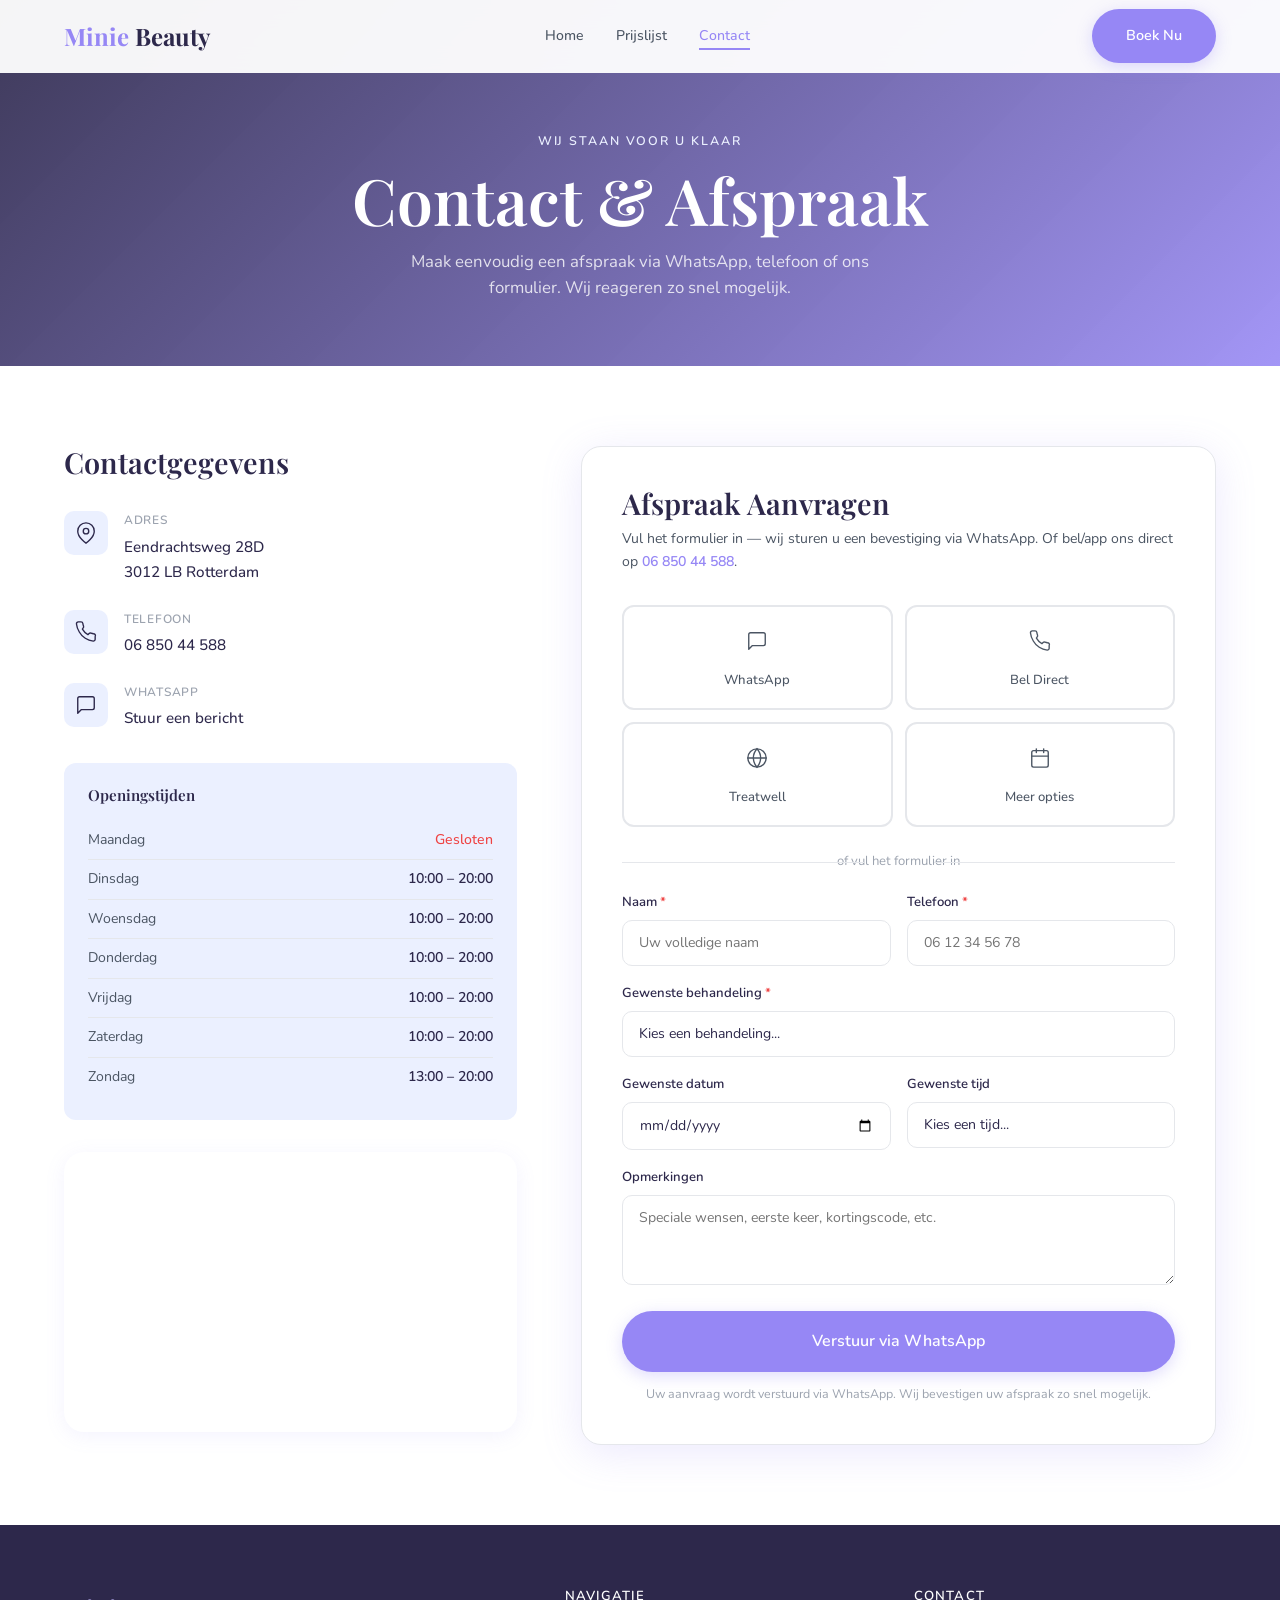
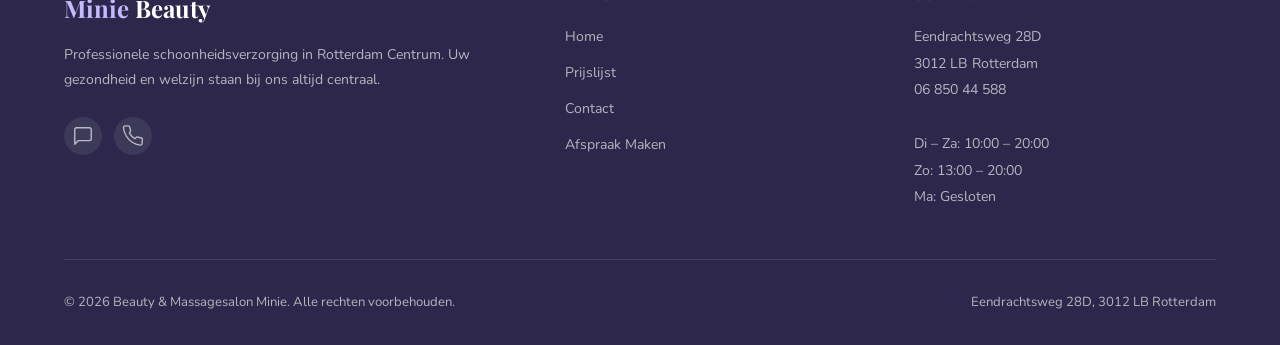
==== commit 9e0bdc58: "Add stock photos and SVG illustrations - Hero and page headers: Unsplash background images with grad" ====
--- a/contact.html
+++ b/contact.html
@@ -95,7 +95,7 @@
 <h3 class="contact-info-title">Contactgegevens</h3>
 
 <div class="contact-detail">
-<div class="contact-detail-icon" aria-hidden="true"></div>
+<div class="contact-detail-icon" aria-hidden="true"><svg width="22" height="22" viewBox="0 0 24 24" fill="none" stroke="currentColor" stroke-width="1.5" stroke-linecap="round"><path d="M21 10c0 7-9 13-9 13s-9-6-9-13a9 9 0 0 1 18 0z"/><circle cx="12" cy="10" r="3"/></svg></div>
 <div class="contact-detail-text">
 <strong>Adres</strong>
 <a href="https://maps.google.com/?q=Eendrachtsweg+28D,+3012+LB+Rotterdam" target="_blank" rel="noopener noreferrer">
@@ -105,7 +105,7 @@
 </div>
 
 <div class="contact-detail">
-<div class="contact-detail-icon" aria-hidden="true"></div>
+<div class="contact-detail-icon" aria-hidden="true"><svg width="22" height="22" viewBox="0 0 24 24" fill="none" stroke="currentColor" stroke-width="1.5" stroke-linecap="round" stroke-linejoin="round"><path d="M22 16.92v3a2 2 0 0 1-2.18 2 19.79 19.79 0 0 1-8.63-3.07A19.5 19.5 0 0 1 4.69 12 19.79 19.79 0 0 1 1.61 3.29 2 2 0 0 1 3.59 1h3a2 2 0 0 1 2 1.72 12.84 12.84 0 0 0 .7 2.81 2 2 0 0 1-.45 2.11L8.09 8.91a16 16 0 0 0 6 6l1.27-1.27a2 2 0 0 1 2.11-.45 12.84 12.84 0 0 0 2.81.7A2 2 0 0 1 22 16.92z"/></svg></div>
 <div class="contact-detail-text">
 <strong>Telefoon</strong>
 <a href="tel:+31685044588">06 850 44 588</a>
@@ -113,7 +113,7 @@
 </div>
 
 <div class="contact-detail">
-<div class="contact-detail-icon" aria-hidden="true"></div>
+<div class="contact-detail-icon" aria-hidden="true"><svg width="22" height="22" viewBox="0 0 24 24" fill="none" stroke="currentColor" stroke-width="1.5" stroke-linecap="round" stroke-linejoin="round"><path d="M21 15a2 2 0 0 1-2 2H7l-4 4V5a2 2 0 0 1 2-2h14a2 2 0 0 1 2 2z"/></svg></div>
 <div class="contact-detail-text">
 <strong>WhatsApp</strong>
 <a href="https://wa.me/31685044588" target="_blank" rel="noopener noreferrer">Stuur een bericht</a>
@@ -173,20 +173,20 @@
 <!-- Quick booking options -->
 <div class="booking-options" aria-label="Snelle boekopties">
 <a href="https://wa.me/31685044588" target="_blank" rel="noopener noreferrer" class="booking-option whatsapp" aria-label="Boek via WhatsApp">
-<span class="option-icon" aria-hidden="true"></span>
+<span class="option-icon" aria-hidden="true"><svg width="22" height="22" viewBox="0 0 24 24" fill="none" stroke="currentColor" stroke-width="1.5" stroke-linecap="round" stroke-linejoin="round"><path d="M21 15a2 2 0 0 1-2 2H7l-4 4V5a2 2 0 0 1 2-2h14a2 2 0 0 1 2 2z"/></svg></span>
 WhatsApp
 </a>
 <a href="tel:+31685044588" class="booking-option" aria-label="Bel ons direct">
-<span class="option-icon" aria-hidden="true"></span>
+<span class="option-icon" aria-hidden="true"><svg width="22" height="22" viewBox="0 0 24 24" fill="none" stroke="currentColor" stroke-width="1.5" stroke-linecap="round" stroke-linejoin="round"><path d="M22 16.92v3a2 2 0 0 1-2.18 2 19.79 19.79 0 0 1-8.63-3.07A19.5 19.5 0 0 1 4.69 12 19.79 19.79 0 0 1 1.61 3.29 2 2 0 0 1 3.59 1h3a2 2 0 0 1 2 1.72 12.84 12.84 0 0 0 .7 2.81 2 2 0 0 1-.45 2.11L8.09 8.91a16 16 0 0 0 6 6l1.27-1.27a2 2 0 0 1 2.11-.45 12.84 12.84 0 0 0 2.81.7A2 2 0 0 1 22 16.92z"/></svg></span>
 Bel Direct
 </a>
 <!-- Replace href with your actual Treatwell URL -->
 <a href="#treatwell" target="_blank" rel="noopener noreferrer" class="booking-option" aria-label="Boek via Treatwell">
-<span class="option-icon" aria-hidden="true"></span>
+<span class="option-icon" aria-hidden="true"><svg width="22" height="22" viewBox="0 0 24 24" fill="none" stroke="currentColor" stroke-width="1.5" stroke-linecap="round"><circle cx="12" cy="12" r="10"/><line x1="2" y1="12" x2="22" y2="12"/><path d="M12 2a15.3 15.3 0 0 1 4 10 15.3 15.3 0 0 1-4 10 15.3 15.3 0 0 1-4-10 15.3 15.3 0 0 1 4-10z"/></svg></span>
 Treatwell
 </a>
 <a href="#" data-open-modal class="booking-option" aria-label="Meer boekopties">
-<span class="option-icon" aria-hidden="true"></span>
+<span class="option-icon" aria-hidden="true"><svg width="22" height="22" viewBox="0 0 24 24" fill="none" stroke="currentColor" stroke-width="1.5" stroke-linecap="round"><rect x="3" y="4" width="18" height="18" rx="2"/><line x1="16" y1="2" x2="16" y2="6"/><line x1="8" y1="2" x2="8" y2="6"/><line x1="3" y1="10" x2="21" y2="10"/></svg></span>
 Meer opties
 </a>
 </div>
@@ -321,8 +321,8 @@
 <a href="index.html" class="footer-logo">Minie<span> Beauty</span></a>
 <p>Professionele schoonheidsverzorging in Rotterdam Centrum. Uw gezondheid en welzijn staan bij ons altijd centraal.</p>
 <div class="footer-social">
-<a href="https://wa.me/31685044588" target="_blank" rel="noopener noreferrer" aria-label="WhatsApp"></a>
-<a href="tel:+31685044588" aria-label="Bel ons"></a>
+<a href="https://wa.me/31685044588" target="_blank" rel="noopener noreferrer" aria-label="WhatsApp"><svg width="22" height="22" viewBox="0 0 24 24" fill="none" stroke="currentColor" stroke-width="1.5" stroke-linecap="round" stroke-linejoin="round"><path d="M21 15a2 2 0 0 1-2 2H7l-4 4V5a2 2 0 0 1 2-2h14a2 2 0 0 1 2 2z"/></svg></a>
+<a href="tel:+31685044588" aria-label="Bel ons"><svg width="22" height="22" viewBox="0 0 24 24" fill="none" stroke="currentColor" stroke-width="1.5" stroke-linecap="round" stroke-linejoin="round"><path d="M22 16.92v3a2 2 0 0 1-2.18 2 19.79 19.79 0 0 1-8.63-3.07A19.5 19.5 0 0 1 4.69 12 19.79 19.79 0 0 1 1.61 3.29 2 2 0 0 1 3.59 1h3a2 2 0 0 1 2 1.72 12.84 12.84 0 0 0 .7 2.81 2 2 0 0 1-.45 2.11L8.09 8.91a16 16 0 0 0 6 6l1.27-1.27a2 2 0 0 1 2.11-.45 12.84 12.84 0 0 0 2.81.7A2 2 0 0 1 22 16.92z"/></svg></a>
 </div>
 </div>
 <div class="footer-col">
@@ -363,19 +363,19 @@
 <p>Kies hoe u een afspraak wilt maken bij Beauty &amp; Massagesalon Minie.</p>
 <div class="modal-options">
 <a href="https://wa.me/31685044588" target="_blank" rel="noopener noreferrer" class="modal-option whatsapp">
-<span class="modal-option-icon"></span>
+<span class="modal-option-icon"><svg width="22" height="22" viewBox="0 0 24 24" fill="none" stroke="currentColor" stroke-width="1.5" stroke-linecap="round" stroke-linejoin="round"><path d="M21 15a2 2 0 0 1-2 2H7l-4 4V5a2 2 0 0 1 2-2h14a2 2 0 0 1 2 2z"/></svg></span>
 <div class="modal-option-text">WhatsApp<span>Stuur ons een bericht</span></div>
 </a>
 <a href="tel:+31685044588" class="modal-option">
-<span class="modal-option-icon"></span>
+<span class="modal-option-icon"><svg width="22" height="22" viewBox="0 0 24 24" fill="none" stroke="currentColor" stroke-width="1.5" stroke-linecap="round" stroke-linejoin="round"><path d="M22 16.92v3a2 2 0 0 1-2.18 2 19.79 19.79 0 0 1-8.63-3.07A19.5 19.5 0 0 1 4.69 12 19.79 19.79 0 0 1 1.61 3.29 2 2 0 0 1 3.59 1h3a2 2 0 0 1 2 1.72 12.84 12.84 0 0 0 .7 2.81 2 2 0 0 1-.45 2.11L8.09 8.91a16 16 0 0 0 6 6l1.27-1.27a2 2 0 0 1 2.11-.45 12.84 12.84 0 0 0 2.81.7A2 2 0 0 1 22 16.92z"/></svg></span>
 <div class="modal-option-text">Bel Ons<span>06 850 44 588</span></div>
 </a>
 <a href="#booking-form-card" class="modal-option">
-<span class="modal-option-icon"></span>
+<span class="modal-option-icon"><svg width="22" height="22" viewBox="0 0 24 24" fill="none" stroke="currentColor" stroke-width="1.5" stroke-linecap="round"><path d="M16 4h2a2 2 0 0 1 2 2v14a2 2 0 0 1-2 2H6a2 2 0 0 1-2-2V6a2 2 0 0 1 2-2h2"/><rect x="8" y="2" width="8" height="4" rx="1"/><path d="M9 12h6M9 16h4"/></svg></span>
 <div class="modal-option-text">Afspraakformulier<span>Scroll naar formulier</span></div>
 </a>
 <a href="#treatwell" target="_blank" rel="noopener noreferrer" class="modal-option">
-<span class="modal-option-icon"></span>
+<span class="modal-option-icon"><svg width="22" height="22" viewBox="0 0 24 24" fill="none" stroke="currentColor" stroke-width="1.5" stroke-linecap="round"><circle cx="12" cy="12" r="10"/><line x1="2" y1="12" x2="22" y2="12"/><path d="M12 2a15.3 15.3 0 0 1 4 10 15.3 15.3 0 0 1-4 10 15.3 15.3 0 0 1-4-10 15.3 15.3 0 0 1 4-10z"/></svg></span>
 <div class="modal-option-text">Online Boeken<span>Via Treatwell</span></div>
 </a>
 </div>
--- a/css/style.css
+++ b/css/style.css
@@ -112,7 +112,7 @@
 /* === Hero === */
 .hero {
   min-height: 100vh;
-  background: linear-gradient(135deg, #2D284B 0%, #3d3475 50%, #7B6BE0 100%);
+  background: linear-gradient(135deg, rgba(45,40,75,0.92) 0%, rgba(61,52,117,0.88) 50%, rgba(123,107,224,0.82) 100%), url('https://images.unsplash.com/photo-1560066984-138dadb4c035?w=1600&q=80') center/cover no-repeat;
   display: flex; align-items: center;
   position: relative; overflow: hidden;
   padding-top: 72px;
@@ -136,7 +136,8 @@
 .hero-card-title { font-family: var(--font-heading); font-size: 1.3rem; font-weight: 600; margin-bottom: 1.25rem; color: white; }
 .hero-services-list { display: flex; flex-direction: column; gap: 0.65rem; }
 .hero-service-item { display: flex; align-items: center; gap: 0.75rem; font-size: 0.92rem; color: rgba(255,255,255,0.85); }
-.hero-service-item .icon { width: 34px; height: 34px; background: rgba(255,255,255,0.1); border-radius: 8px; display: flex; align-items: center; justify-content: center; font-size: 1rem; flex-shrink: 0; }
+.hero-service-item .icon { width: 34px; height: 34px; background: rgba(255,255,255,0.1); border-radius: 8px; display: flex; align-items: center; justify-content: center; flex-shrink: 0; color: white; }
+.hero-service-item .icon svg { width: 16px; height: 16px; }
 .hero-card-footer { margin-top: 1.5rem; padding-top: 1.5rem; border-top: 1px solid rgba(255,255,255,0.15); display: flex; align-items: center; justify-content: space-between; }
 .hero-hours { font-size: 0.8rem; color: rgba(255,255,255,0.6); }
 .hero-hours strong { display: block; color: #C4BAFF; font-size: 0.82rem; margin-bottom: 0.2rem; }
@@ -150,7 +151,8 @@
 .service-card::before { content: ''; position: absolute; top: 0; left: 0; right: 0; height: 3px; background: linear-gradient(90deg, var(--color-primary), var(--color-primary-mid)); opacity: 0; transition: var(--transition); }
 .service-card:hover { transform: translateY(-6px); box-shadow: var(--shadow-lg); border-color: var(--color-primary-light); }
 .service-card:hover::before { opacity: 1; }
-.service-icon { width: 54px; height: 54px; background: var(--color-primary-light); border-radius: var(--radius); display: flex; align-items: center; justify-content: center; font-size: 1.5rem; margin-bottom: 1.25rem; }
+.service-icon { width: 54px; height: 54px; background: var(--color-primary-light); border-radius: var(--radius); display: flex; align-items: center; justify-content: center; margin-bottom: 1.25rem; color: var(--color-dark); }
+.service-icon svg { flex-shrink: 0; }
 .service-card h3 { font-size: 1.25rem; margin-bottom: 0.6rem; }
 .service-card p { color: var(--color-text); font-size: 0.92rem; line-height: 1.65; }
 .service-price { margin-top: 1rem; font-size: 0.82rem; color: var(--color-primary); font-weight: 600; }
@@ -158,8 +160,8 @@
 /* === About === */
 .about-section { background: var(--color-bg-soft); }
 .about-grid { display: grid; grid-template-columns: 1fr 1fr; gap: 5rem; align-items: center; }
-.about-image-box { background: linear-gradient(135deg, var(--color-primary-light), #D4CCFF); border-radius: var(--radius-lg); height: 460px; display: flex; align-items: center; justify-content: center; font-size: 6rem; position: relative; overflow: hidden; }
-.about-image-box::after { content: ''; position: absolute; inset: 0; background: url("data:image/svg+xml,%3Csvg width='60' height='60' viewBox='0 0 60 60' xmlns='http://www.w3.org/2000/svg'%3E%3Cg fill='none'%3E%3Cg fill='%239333ea' fill-opacity='0.06'%3E%3Ccircle cx='30' cy='30' r='4'/%3E%3C/g%3E%3C/g%3E%3C/svg%3E"); }
+.about-image-box { background: var(--color-primary-light); border-radius: var(--radius-lg); height: 460px; position: relative; overflow: hidden; }
+.about-image-box img { width: 100%; height: 100%; object-fit: cover; display: block; }
 .about-float-card { position: absolute; bottom: -20px; right: -20px; background: white; border-radius: var(--radius); padding: 1.25rem 1.5rem; box-shadow: var(--shadow-lg); min-width: 160px; }
 .about-float-card .number { font-family: var(--font-heading); font-size: 2rem; font-weight: 700; color: var(--color-primary); line-height: 1; }
 .about-float-card .label { font-size: 0.78rem; color: var(--color-text); margin-top: 0.25rem; }
@@ -169,7 +171,7 @@
 .about-text > p { line-height: 1.75; }
 .about-features { margin-top: 2rem; display: flex; flex-direction: column; gap: 1rem; }
 .about-feature { display: flex; align-items: flex-start; gap: 1rem; }
-.about-feature-icon { width: 40px; height: 40px; background: var(--color-primary-light); border-radius: 10px; display: flex; align-items: center; justify-content: center; font-size: 1.1rem; flex-shrink: 0; margin-top: 2px; }
+.about-feature-icon { width: 40px; height: 40px; background: var(--color-primary-light); border-radius: 10px; display: flex; align-items: center; justify-content: center; flex-shrink: 0; margin-top: 2px; color: var(--color-dark); }
 .about-feature-text strong { display: block; color: var(--color-dark); font-weight: 600; margin-bottom: 0.2rem; font-size: 0.95rem; }
 .about-feature-text p { font-size: 0.88rem; color: var(--color-text); margin: 0; }
 
@@ -200,7 +202,7 @@
 .testimonial-author-info span { font-size: 0.78rem; color: var(--color-text-light); }
 
 /* === Page Hero (shared) === */
-.page-hero { background: linear-gradient(135deg, #2D284B 0%, #9687F5 100%); padding: 8rem 0 4rem; text-align: center; color: white; }
+.page-hero { background: linear-gradient(135deg, rgba(45,40,75,0.92) 0%, rgba(150,135,245,0.88) 100%), url('https://images.unsplash.com/photo-1519823551278-64ac92734fb1?w=1600&q=80') center/cover no-repeat; padding: 8rem 0 4rem; text-align: center; color: white; }
 .page-hero h1 { color: white; margin-bottom: 0.75rem; }
 .page-hero p { color: rgba(255,255,255,0.8); max-width: 500px; margin: 0 auto; font-size: 1.05rem; }
 .page-hero .section-label { color: #EBF0FF; }
@@ -225,7 +227,7 @@
 .contact-grid { display: grid; grid-template-columns: 1fr 1.4fr; gap: 4rem; align-items: start; }
 .contact-info-title { margin-bottom: 2rem; }
 .contact-detail { display: flex; align-items: flex-start; gap: 1rem; margin-bottom: 1.5rem; }
-.contact-detail-icon { width: 44px; height: 44px; background: var(--color-primary-light); border-radius: 10px; display: flex; align-items: center; justify-content: center; font-size: 1.2rem; flex-shrink: 0; }
+.contact-detail-icon { width: 44px; height: 44px; background: var(--color-primary-light); border-radius: 10px; display: flex; align-items: center; justify-content: center; flex-shrink: 0; color: var(--color-dark); }
 .contact-detail-text strong { display: block; font-size: 0.75rem; font-weight: 600; letter-spacing: 0.06em; text-transform: uppercase; color: var(--color-text-light); margin-bottom: 0.25rem; }
 .contact-detail-text p, .contact-detail-text a { color: var(--color-dark); font-weight: 500; font-size: 0.95rem; margin: 0; }
 .contact-detail-text a:hover { color: var(--color-primary); }
